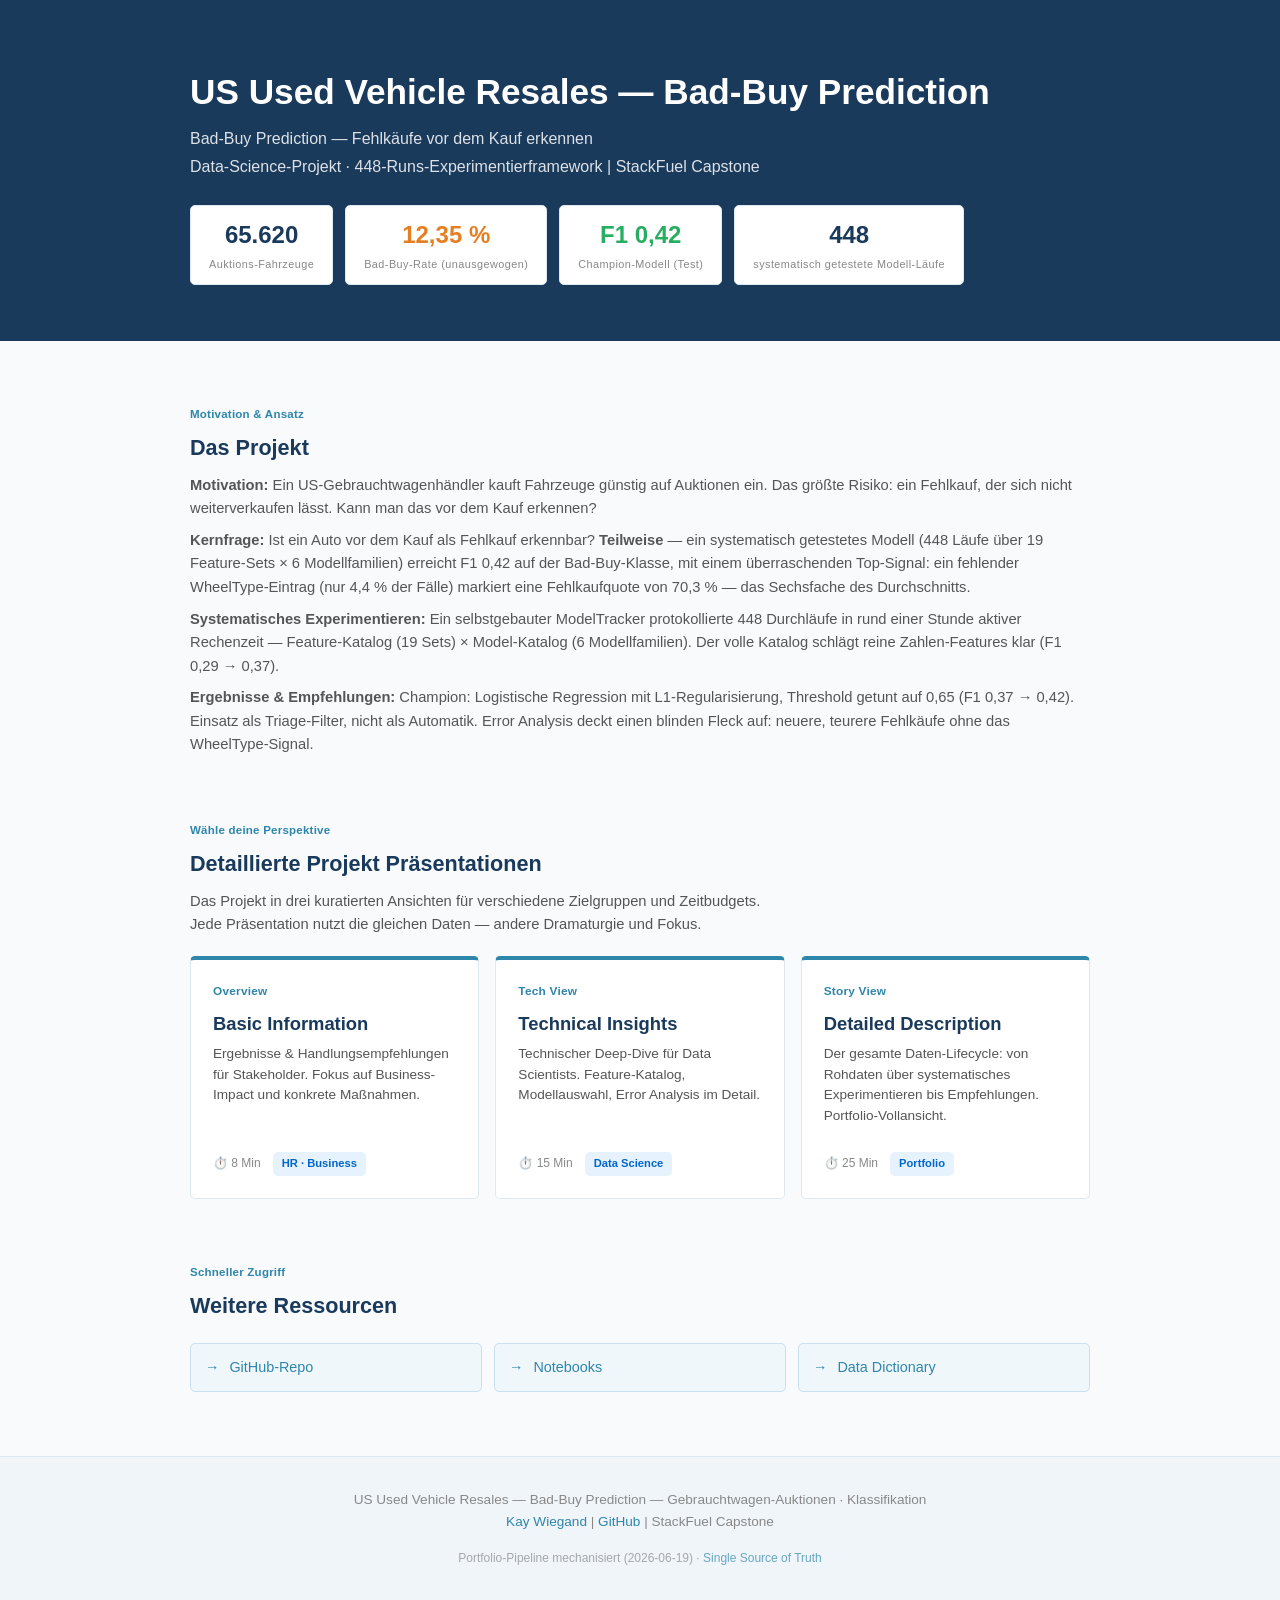
==== public/index.html @ b1cc0ee3 "docs: portfolio case — slides.yaml + Overview/StoryView/TechView built /project-case story + slides " ====
<!DOCTYPE html>
<!--
  ⚙️  GENERIERT von scripts/generate_index_from_portfolio.py aus public/md/portfolio.md.
  NICHT public/index.html direkt editieren — wird beim nächsten Lauf überschrieben.
  Layout + kuratierte Hub-Copy hier im Template ändern.
  Dynamische Werte ({{...}}) kommen aus portfolio.md (Name, Zeitraum, URLs).
-->
<html lang="de">
<head>
  <meta charset="UTF-8">
  <meta name="viewport" content="width=device-width, initial-scale=1.0">
  <title>US Used Vehicle Resales — Bad-Buy Prediction — Portfolio</title>
  <style>
    * { margin: 0; padding: 0; box-sizing: border-box; }
    html { scroll-behavior: smooth; }
    body {
      font-family: -apple-system, BlinkMacSystemFont, "Segoe UI", Roboto, sans-serif;
      color: #2d3748; line-height: 1.6; background: #f8fafc;
    }

    /* ─── Header ─────────────────────────────── */
    header {
      background: #1a3a5c;
      color: white; padding: 4rem 2rem 3.5rem;
    }
    .header-inner { max-width: 900px; margin: 0 auto; }
    header h1 { font-size: 2.2rem; font-weight: 700; margin-bottom: 0.35rem; }
    header .tagline  { font-size: 1rem; opacity: 0.85; margin-bottom: 0.15rem; }
    header .subtitle { font-size: 1rem; opacity: 0.85; margin-bottom: 0; }

    .kpi-row { display: flex; gap: 12px; flex-wrap: wrap; margin-top: 1.6rem; }
    .kpi { background: #fff; border: 1px solid #dde8f0;
           border-radius: 5px; padding: 10px 18px; text-align: center; min-width: 110px; }
    .kpi .v { font-size: 1.5rem; font-weight: 700; color: #1a3a5c; }
    .kpi .l { font-size: 0.68rem; color: #888; letter-spacing: 0.04em; margin-top: 2px; }
    .kpi.positive .v { color: #27ae60; }
    .kpi.negative .v { color: #c0392b; }
    .kpi.warning .v { color: #e67e22; }

    /* ─── Main rhythm ────────────────────────────
       First block ↔ header  ==  block ↔ block  ==  last block ↔ footer  ==  4rem */
    main { max-width: 900px; margin: 0 auto; padding: 4rem 0 0; }
    section { margin-bottom: 4rem; }

    .section-label {
      font-size: 0.72rem; font-weight: 700; letter-spacing: 0.02em;
      color: #2E86AB; margin-bottom: 0.5rem;
    }
    h2 { font-size: 1.35rem; font-weight: 700; color: #1a3a5c; margin-bottom: 0.5rem; }
    .section-intro { font-size: 0.92rem; color: #555; margin-bottom: 0.5rem; line-height: 1.6; }

    /* ─── View Cards Grid (3 columns) ─────────────── */
    .view-grid {
      display: grid;
      grid-template-columns: 1fr 1fr 1fr;
      gap: 16px;
      margin-top: 1.2rem;
    }
    @media (max-width: 760px) {
      .view-grid { grid-template-columns: 1fr; }
    }

    .view-card {
      background: #fff; border: 1px solid #dde8f0;
      padding: 22px; border-top: 4px solid #2E86AB;
      border-radius: 5px;
      text-decoration: none; color: inherit;
      transition: box-shadow 0.18s, transform 0.18s;
      display: flex; flex-direction: column;
    }
    .view-card:hover { box-shadow: 0 4px 24px rgba(46,134,171,0.2); transform: translateY(-2px); }

    .view-label {
      font-size: 0.74rem; font-weight: 700; letter-spacing: 0.02em; margin-bottom: 8px;
      color: #2E86AB;
    }

    .view-card h3 { font-size: 1.15rem; color: #1a3a5c; margin-bottom: 6px; }
    .view-card .view-desc { font-size: 0.85rem; color: #555; margin-bottom: 14px; line-height: 1.5; flex-grow: 1; }
    .view-meta { display: flex; gap: 12px; align-items: center; margin-top: 12px; flex-wrap: wrap; }
    .view-time { font-size: 0.75rem; color: #888; font-weight: 500; }
    .view-badge {
      font-size: 0.7rem; font-weight: 600; padding: 3px 9px; border-radius: 5px;
      background: #e6f3ff; color: #0066cc;
    }

    /* ─── Quick Links ─────────────────────────── */
    .links-section {
      padding: 0; margin-top: 1.2rem;
    }
    .links-grid {
      display: grid;
      grid-template-columns: repeat(auto-fit, minmax(180px, 1fr));
      gap: 12px;
    }
    .quick-link {
      display: flex; align-items: center; gap: 10px;
      padding: 12px 14px; border-radius: 5px;
      text-decoration: none; color: #2E86AB;
      background: #f0f7fb; border: 1px solid #c8e0ef;
      transition: background 0.15s, color 0.15s;
      font-size: 0.9rem; font-weight: 500;
    }
    .quick-link:hover { background: #dde8f0; color: #1a3a5c; }
    .quick-link::before { content: "→"; font-weight: 700; }

    /* ─── Footer ─────────────────────────── */
    footer {
      background: #f0f5f9; border-top: 1px solid #dde8f0;
      padding: 2rem; text-align: center; color: #888; font-size: 0.85rem;
      margin-top: 4rem;
    }
    footer a { color: #2E86AB; text-decoration: none; }
    footer a:hover { text-decoration: underline; }
  </style>
</head>
<body>

<header>
  <div class="header-inner">
    <h1>US Used Vehicle Resales — Bad-Buy Prediction</h1>
    <p class="tagline">Bad-Buy Prediction — Fehlkäufe vor dem Kauf erkennen</p>
    <p class="subtitle">Data-Science-Projekt · 448-Runs-Experimentierframework | StackFuel Capstone</p>
    <div class="kpi-row">
      <div class="kpi">
        <div class="v">65.620</div>
        <div class="l">Auktions-Fahrzeuge</div>
      </div>
      <div class="kpi warning">
        <div class="v">12,35 %</div>
        <div class="l">Bad-Buy-Rate (unausgewogen)</div>
      </div>
      <div class="kpi positive">
        <div class="v">F1 0,42</div>
        <div class="l">Champion-Modell (Test)</div>
      </div>
      <div class="kpi">
        <div class="v">448</div>
        <div class="l">systematisch getestete Modell-Läufe</div>
      </div>
    </div>
  </div>
</header>

<main>

  <!-- ─── Project Context ─────────────────────── -->
  <section>
    <div class="section-label">Motivation & Ansatz</div>
    <h2>Das Projekt</h2>
    <p class="section-intro">
      <strong>Motivation:</strong> Ein US-Gebrauchtwagenhändler kauft Fahrzeuge günstig auf Auktionen ein. Das größte Risiko: ein Fehlkauf, der sich nicht weiterverkaufen lässt. Kann man das vor dem Kauf erkennen?
    </p>
    <p class="section-intro">
      <strong>Kernfrage:</strong> Ist ein Auto vor dem Kauf als Fehlkauf erkennbar? <strong>Teilweise</strong> — ein systematisch getestetes Modell (448 Läufe über 19 Feature-Sets × 6 Modellfamilien) erreicht F1 0,42 auf der Bad-Buy-Klasse, mit einem überraschenden Top-Signal: ein fehlender WheelType-Eintrag (nur 4,4 % der Fälle) markiert eine Fehlkaufquote von 70,3 % — das Sechsfache des Durchschnitts.
    </p>
    <p class="section-intro">
      <strong>Systematisches Experimentieren:</strong> Ein selbstgebauter ModelTracker protokollierte 448 Durchläufe in rund einer Stunde aktiver Rechenzeit — Feature-Katalog (19 Sets) × Model-Katalog (6 Modellfamilien). Der volle Katalog schlägt reine Zahlen-Features klar (F1 0,29 → 0,37).
    </p>
    <p class="section-intro">
      <strong>Ergebnisse & Empfehlungen:</strong> Champion: Logistische Regression mit L1-Regularisierung, Threshold getunt auf 0,65 (F1 0,37 → 0,42). Einsatz als Triage-Filter, nicht als Automatik. Error Analysis deckt einen blinden Fleck auf: neuere, teurere Fehlkäufe ohne das WheelType-Signal.
    </p>
  </section>

  <!-- ─── Drei Portfolio-Views ─────────────────────── -->
  <section>
    <div class="section-label">Wähle deine Perspektive</div>
    <h2>Detaillierte Projekt Präsentationen</h2>
    <p class="section-intro">
      Das Projekt in drei kuratierten Ansichten für verschiedene Zielgruppen und Zeitbudgets.<br>
      Jede Präsentation nutzt die gleichen Daten — andere Dramaturgie und Fokus.
    </p>

    <div class="view-grid">
      <a href="overview.html" class="view-card overview">
        <div class="view-label">Overview</div>
        <h3>Basic Information</h3>
        <p class="view-desc">Ergebnisse & Handlungsempfehlungen für Stakeholder. Fokus auf Business-Impact und konkrete Maßnahmen.</p>
        <div class="view-meta">
          <span class="view-time">⏱️ 8 Min</span>
          <span class="view-badge blue">HR · Business</span>
        </div>
      </a>
      <a href="techview.html" class="view-card techview">
        <div class="view-label">Tech View</div>
        <h3>Technical Insights</h3>
        <p class="view-desc">Technischer Deep-Dive für Data Scientists. Feature-Katalog, Modellauswahl, Error Analysis im Detail.</p>
        <div class="view-meta">
          <span class="view-time">⏱️ 15 Min</span>
          <span class="view-badge dark">Data Science</span>
        </div>
      </a>
      <a href="storyview.html" class="view-card storyview">
        <div class="view-label">Story View</div>
        <h3>Detailed Description</h3>
        <p class="view-desc">Der gesamte Daten-Lifecycle: von Rohdaten über systematisches Experimentieren bis Empfehlungen. Portfolio-Vollansicht.</p>
        <div class="view-meta">
          <span class="view-time">⏱️ 25 Min</span>
          <span class="view-badge purple">Portfolio</span>
        </div>
      </a>
    </div>
  </section>

  <!-- ─── Quick Links ─────────────────────── -->
  <section>
    <div class="section-label">Schneller Zugriff</div>
    <h2>Weitere Ressourcen</h2>

    <div class="links-section">
      <div class="links-grid">
        <a href="https://github.com/kaywiegand/us-used-vehicle-resales" class="quick-link">GitHub-Repo</a>
        <a href="../notebooks/" class="quick-link">Notebooks</a>
        <a href="data-dictionary.html" class="quick-link">Data Dictionary</a>
      </div>
    </div>
  </section>

</main>

<footer>
  <p>
    US Used Vehicle Resales — Bad-Buy Prediction — Gebrauchtwagen-Auktionen · Klassifikation<br>
    <a href="https://github.com/kaywiegand">Kay Wiegand</a> |
    <a href="https://github.com/kaywiegand/us-used-vehicle-resales">GitHub</a> |
    StackFuel Capstone
  </p>
  <p style="margin-top: 1rem; font-size: 0.75rem; opacity: 0.7;">
    Portfolio-Pipeline mechanisiert (2026-06-19) ·
    <a href="md/portfolio.md">Single Source of Truth</a>
  </p>
</footer>

</body>
</html>
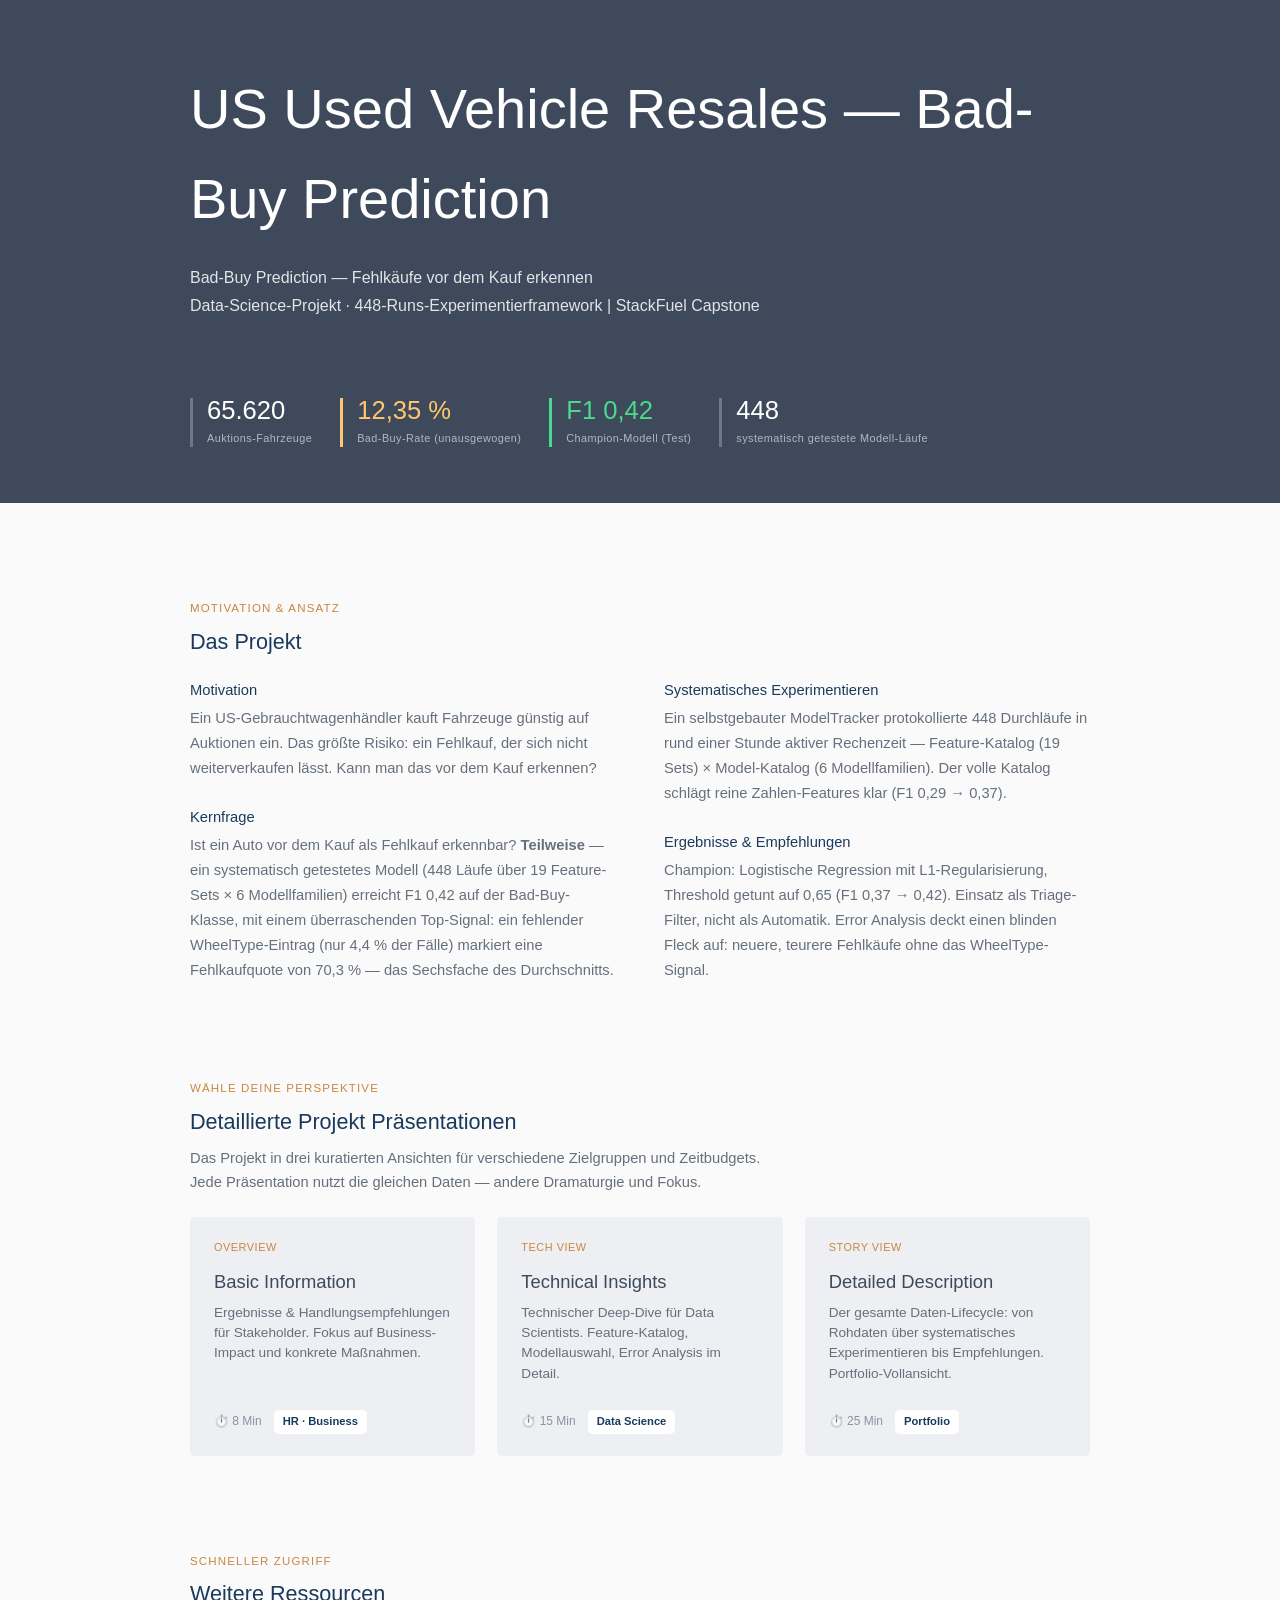
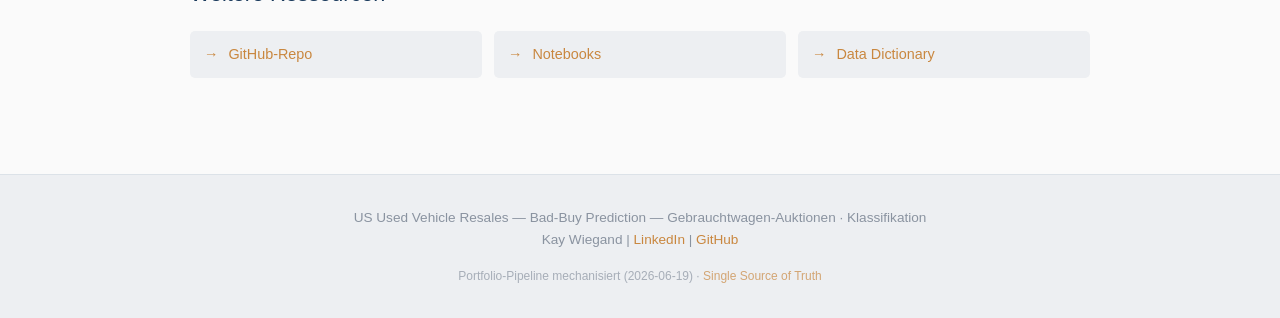
==== commit f8b3f17f: "feat: Story-Rebuild — Agenda-Slides, vereinheitlichte Closing-Slide, neuer Styleguide - Drei Agenda/" ====
--- a/public/index.html
+++ b/public/index.html
@@ -4,84 +4,112 @@
   NICHT public/index.html direkt editieren — wird beim nächsten Lauf überschrieben.
   Layout + kuratierte Hub-Copy hier im Template ändern.
   Dynamische Werte ({{...}}) kommen aus portfolio.md (Name, Zeitraum, URLs).
+
+  Farb-/Typo-Tokens kommen per <link> aus css/slides.css (selbe Datei wie die Slides,
+  wird von generate_html_from_json.py bereits nach public/css/ kopiert) — ein Theme-
+  Wechsel (--card/--card-border in slides.css) zieht damit Hub und Slides gleichzeitig.
 -->
 <html lang="de">
 <head>
   <meta charset="UTF-8">
   <meta name="viewport" content="width=device-width, initial-scale=1.0">
   <title>US Used Vehicle Resales — Bad-Buy Prediction — Portfolio</title>
+  <link rel="stylesheet" href="css/slides.css">
   <style>
     * { margin: 0; padding: 0; box-sizing: border-box; }
     html { scroll-behavior: smooth; }
     body {
-      font-family: -apple-system, BlinkMacSystemFont, "Segoe UI", Roboto, sans-serif;
-      color: #2d3748; line-height: 1.6; background: #f8fafc;
+      font-family: var(--font-ui);
+      color: var(--ink); line-height: 1.6; background: #FAFAFA;
     }
 
     /* ─── Header ─────────────────────────────── */
     header {
-      background: #1a3a5c;
+      background: var(--ink);
       color: white; padding: 4rem 2rem 3.5rem;
     }
     .header-inner { max-width: 900px; margin: 0 auto; }
-    header h1 { font-size: 2.2rem; font-weight: 700; margin-bottom: 0.35rem; }
+    header h1 { font-size: 3.5rem; font-weight: 100; margin-bottom: 1.35rem; }
     header .tagline  { font-size: 1rem; opacity: 0.85; margin-bottom: 0.15rem; }
     header .subtitle { font-size: 1rem; opacity: 0.85; margin-bottom: 0; }
 
-    .kpi-row { display: flex; gap: 12px; flex-wrap: wrap; margin-top: 1.6rem; }
-    .kpi { background: #fff; border: 1px solid #dde8f0;
-           border-radius: 5px; padding: 10px 18px; text-align: center; min-width: 110px; }
-    .kpi .v { font-size: 1.5rem; font-weight: 700; color: #1a3a5c; }
-    .kpi .l { font-size: 0.68rem; color: #888; letter-spacing: 0.04em; margin-top: 2px; }
-    .kpi.positive .v { color: #27ae60; }
-    .kpi.negative .v { color: #c0392b; }
-    .kpi.warning .v { color: #e67e22; }
+    /* KPI-Reihe wie E1 im Slide-System: Border-Left-Akzent, kein Kasten */
+    .kpi-row { display: flex; gap: 28px; flex-wrap: wrap; margin-top: 5rem; }
+    .kpi { border-left: 3px solid rgba(255,255,255,0.25); padding-left: 14px; text-align: left; }
+    .kpi .v { font-size: 1.6rem; font-weight: 500; color: #fff; line-height: 1; }
+    .kpi .l { font-size: 0.68rem; color: rgba(255,255,255,0.6); letter-spacing: 0.04em; margin-top: 6px; }
+    .kpi.positive { border-left-color: var(--color-kpi-positive); }
+    .kpi.positive .v { color: var(--color-kpi-positive); }
+    .kpi.negative { border-left-color: var(--color-kpi-negative); }
+    .kpi.negative .v { color: var(--color-kpi-negative); }
+    .kpi.warning { border-left-color: var(--color-kpi-warning); }
+    .kpi.warning .v { color: var(--color-kpi-warning); }
 
     /* ─── Main rhythm ────────────────────────────
        First block ↔ header  ==  block ↔ block  ==  last block ↔ footer  ==  4rem */
-    main { max-width: 900px; margin: 0 auto; padding: 4rem 0 0; }
-    section { margin-bottom: 4rem; }
+    main { max-width: 900px; margin: 0 auto; padding: 6rem 0 0; }
+    section { margin-bottom: 6rem; }
 
     .section-label {
-      font-size: 0.72rem; font-weight: 700; letter-spacing: 0.02em;
-      color: #2E86AB; margin-bottom: 0.5rem;
-    }
-    h2 { font-size: 1.35rem; font-weight: 700; color: #1a3a5c; margin-bottom: 0.5rem; }
-    .section-intro { font-size: 0.92rem; color: #555; margin-bottom: 0.5rem; line-height: 1.6; }
-
-    /* ─── View Cards Grid (3 columns) ─────────────── */
+      font-size: 0.72rem; font-weight: 500; letter-spacing: 0.1em; text-transform: uppercase;
+      color: var(--accent); margin-bottom: 0.6em;
+    }
+    h2 { font-size: 1.35rem; font-weight: 500; color: var(--navy); margin-bottom: 0.5rem; }
+    .section-intro { font-size: 0.92rem; color: var(--ink-body); margin-bottom: 0.5rem; line-height: 1.6; }
+
+    /* "Das Projekt" — zwei Spalten-Blöcke (Aufteilung kommt aus Python, linke Spalte
+       immer >= rechte), jede Spalte stapelt ihre Items nach eigener Höhe statt
+       CSS-Grid/Column-Balancing zu überlassen. */
+    .about-grid {
+      display: flex; gap: 3rem;
+      margin-top: 1.2rem;
+    }
+    .about-col { flex: 1; min-width: 0; }
+    @media (max-width: 760px) {
+      .about-grid { flex-direction: column; gap: 0; }
+    }
+    .about-item {
+      font-size: 0.92rem; color: var(--ink-body); line-height: 1.7;
+      margin-bottom: 1.5rem;
+    }
+    .about-item:last-child { margin-bottom: 0; }
+    /* Nur die Zwischenüberschrift (erstes Kind) wird block — inline <strong> im
+       Fließtext (z.B. "Ja" als Betonung) bleibt normaler Fließtext. */
+    .about-item > strong:first-child { display: block; color: var(--navy); font-weight: 500; margin-bottom: 0.2em; }
+
+    /* ─── View Cards Grid (3 columns) — wie E2/E3 Karten: gefüllte Fläche, kein Rahmen ── */
     .view-grid {
       display: grid;
       grid-template-columns: 1fr 1fr 1fr;
-      gap: 16px;
-      margin-top: 1.2rem;
+      gap: 22px;
+      margin-top: 1.4rem;
     }
     @media (max-width: 760px) {
       .view-grid { grid-template-columns: 1fr; }
     }
 
     .view-card {
-      background: #fff; border: 1px solid #dde8f0;
-      padding: 22px; border-top: 4px solid #2E86AB;
-      border-radius: 5px;
+      background: var(--card);
+      padding: 22px 24px;
+      border-radius: var(--radius-card);
       text-decoration: none; color: inherit;
-      transition: box-shadow 0.18s, transform 0.18s;
+      transition: background 0.15s, transform 0.15s;
       display: flex; flex-direction: column;
     }
-    .view-card:hover { box-shadow: 0 4px 24px rgba(46,134,171,0.2); transform: translateY(-2px); }
+    .view-card:hover { background: var(--card-border); transform: translateY(-2px); }
 
     .view-label {
-      font-size: 0.74rem; font-weight: 700; letter-spacing: 0.02em; margin-bottom: 8px;
-      color: #2E86AB;
-    }
-
-    .view-card h3 { font-size: 1.15rem; color: #1a3a5c; margin-bottom: 6px; }
-    .view-card .view-desc { font-size: 0.85rem; color: #555; margin-bottom: 14px; line-height: 1.5; flex-grow: 1; }
+      font-size: 0.68rem; font-weight: 500; letter-spacing: 0.05em; text-transform: uppercase;
+      margin-bottom: 1em; color: var(--accent);
+    }
+
+    .view-card h3 { font-size: 1.15rem; font-weight: 500; color: var(--ink); margin-bottom: 6px; }
+    .view-card .view-desc { font-size: 0.85rem; color: var(--ink-body); margin-bottom: 14px; line-height: 1.5; flex-grow: 1; }
     .view-meta { display: flex; gap: 12px; align-items: center; margin-top: 12px; flex-wrap: wrap; }
-    .view-time { font-size: 0.75rem; color: #888; font-weight: 500; }
+    .view-time { font-size: 0.75rem; color: var(--ink-soft); font-weight: 500; }
     .view-badge {
-      font-size: 0.7rem; font-weight: 600; padding: 3px 9px; border-radius: 5px;
-      background: #e6f3ff; color: #0066cc;
+      font-size: 0.7rem; font-weight: 600; padding: 3px 9px; border-radius: var(--radius-box);
+      background: #fff; color: var(--navy);
     }
 
     /* ─── Quick Links ─────────────────────────── */
@@ -95,22 +123,22 @@
     }
     .quick-link {
       display: flex; align-items: center; gap: 10px;
-      padding: 12px 14px; border-radius: 5px;
-      text-decoration: none; color: #2E86AB;
-      background: #f0f7fb; border: 1px solid #c8e0ef;
+      padding: 12px 14px; border-radius: var(--radius-card);
+      text-decoration: none; color: var(--accent);
+      background: var(--bg-box-default);
       transition: background 0.15s, color 0.15s;
       font-size: 0.9rem; font-weight: 500;
     }
-    .quick-link:hover { background: #dde8f0; color: #1a3a5c; }
+    .quick-link:hover { background: var(--card-border); color: var(--navy); }
     .quick-link::before { content: "→"; font-weight: 700; }
 
     /* ─── Footer ─────────────────────────── */
     footer {
-      background: #f0f5f9; border-top: 1px solid #dde8f0;
-      padding: 2rem; text-align: center; color: #888; font-size: 0.85rem;
+      background: var(--bg-box-default); border-top: 1px solid var(--card-border);
+      padding: 2rem; text-align: center; color: var(--ink-soft); font-size: 0.85rem;
       margin-top: 4rem;
     }
-    footer a { color: #2E86AB; text-decoration: none; }
+    footer a { color: var(--accent); text-decoration: none; }
     footer a:hover { text-decoration: underline; }
   </style>
 </head>
@@ -148,18 +176,16 @@
   <section>
     <div class="section-label">Motivation & Ansatz</div>
     <h2>Das Projekt</h2>
-    <p class="section-intro">
-      <strong>Motivation:</strong> Ein US-Gebrauchtwagenhändler kauft Fahrzeuge günstig auf Auktionen ein. Das größte Risiko: ein Fehlkauf, der sich nicht weiterverkaufen lässt. Kann man das vor dem Kauf erkennen?
-    </p>
-    <p class="section-intro">
-      <strong>Kernfrage:</strong> Ist ein Auto vor dem Kauf als Fehlkauf erkennbar? <strong>Teilweise</strong> — ein systematisch getestetes Modell (448 Läufe über 19 Feature-Sets × 6 Modellfamilien) erreicht F1 0,42 auf der Bad-Buy-Klasse, mit einem überraschenden Top-Signal: ein fehlender WheelType-Eintrag (nur 4,4 % der Fälle) markiert eine Fehlkaufquote von 70,3 % — das Sechsfache des Durchschnitts.
-    </p>
-    <p class="section-intro">
-      <strong>Systematisches Experimentieren:</strong> Ein selbstgebauter ModelTracker protokollierte 448 Durchläufe in rund einer Stunde aktiver Rechenzeit — Feature-Katalog (19 Sets) × Model-Katalog (6 Modellfamilien). Der volle Katalog schlägt reine Zahlen-Features klar (F1 0,29 → 0,37).
-    </p>
-    <p class="section-intro">
-      <strong>Ergebnisse & Empfehlungen:</strong> Champion: Logistische Regression mit L1-Regularisierung, Threshold getunt auf 0,65 (F1 0,37 → 0,42). Einsatz als Triage-Filter, nicht als Automatik. Error Analysis deckt einen blinden Fleck auf: neuere, teurere Fehlkäufe ohne das WheelType-Signal.
-    </p>
+    <div class="about-grid">
+      <div class="about-col">
+        <div class="about-item"><strong>Motivation</strong>Ein US-Gebrauchtwagenhändler kauft Fahrzeuge günstig auf Auktionen ein. Das größte Risiko: ein Fehlkauf, der sich nicht weiterverkaufen lässt. Kann man das vor dem Kauf erkennen?</div>
+        <div class="about-item"><strong>Kernfrage</strong>Ist ein Auto vor dem Kauf als Fehlkauf erkennbar? <strong>Teilweise</strong> — ein systematisch getestetes Modell (448 Läufe über 19 Feature-Sets × 6 Modellfamilien) erreicht F1 0,42 auf der Bad-Buy-Klasse, mit einem überraschenden Top-Signal: ein fehlender WheelType-Eintrag (nur 4,4 % der Fälle) markiert eine Fehlkaufquote von 70,3 % — das Sechsfache des Durchschnitts.</div>
+      </div>
+      <div class="about-col">
+        <div class="about-item"><strong>Systematisches Experimentieren</strong>Ein selbstgebauter ModelTracker protokollierte 448 Durchläufe in rund einer Stunde aktiver Rechenzeit — Feature-Katalog (19 Sets) × Model-Katalog (6 Modellfamilien). Der volle Katalog schlägt reine Zahlen-Features klar (F1 0,29 → 0,37).</div>
+        <div class="about-item"><strong>Ergebnisse & Empfehlungen</strong>Champion: Logistische Regression mit L1-Regularisierung, Threshold getunt auf 0,65 (F1 0,37 → 0,42). Einsatz als Triage-Filter, nicht als Automatik. Error Analysis deckt einen blinden Fleck auf: neuere, teurere Fehlkäufe ohne das WheelType-Signal.</div>
+      </div>
+    </div>
   </section>
 
   <!-- ─── Drei Portfolio-Views ─────────────────────── -->
@@ -209,9 +235,9 @@
 
     <div class="links-section">
       <div class="links-grid">
-        <a href="https://github.com/kaywiegand/us-used-vehicle-resales" class="quick-link">GitHub-Repo</a>
-        <a href="../notebooks/" class="quick-link">Notebooks</a>
-        <a href="data-dictionary.html" class="quick-link">Data Dictionary</a>
+        <a href="https://github.com/kaywiegand/us-used-vehicle-resales" class="quick-link" target="_blank">GitHub-Repo</a>
+        <a href="../notebooks/" class="quick-link" target="_blank">Notebooks</a>
+        <a href="data-dictionary.html" class="quick-link" target="_blank">Data Dictionary</a>
       </div>
     </div>
   </section>
@@ -221,9 +247,9 @@
 <footer>
   <p>
     US Used Vehicle Resales — Bad-Buy Prediction — Gebrauchtwagen-Auktionen · Klassifikation<br>
-    <a href="https://github.com/kaywiegand">Kay Wiegand</a> |
-    <a href="https://github.com/kaywiegand/us-used-vehicle-resales">GitHub</a> |
-    StackFuel Capstone
+    Kay Wiegand |
+    <a href="https://www.linkedin.com/in/kaywiegand/" target="_blank">LinkedIn</a> |
+    <a href="https://github.com/kaywiegand" target="_blank">GitHub</a>
   </p>
   <p style="margin-top: 1rem; font-size: 0.75rem; opacity: 0.7;">
     Portfolio-Pipeline mechanisiert (2026-06-19) ·
--- a/public/css/slides.css
+++ b/public/css/slides.css
@@ -0,0 +1,772 @@
+/* ============================================================
+   Slide-System v2 — 12-Spalten-Raster, L1–L7 Layouts, E1–E17 Elemente
+   Single source of truth for all Reveal.js presentations.
+   Used by: overview.html · storyview.html · techview.html
+
+   TO CHANGE THEME: edit only the :root variables below.
+   All colors, fonts, and spacing cascade from there.
+   Design-Spec: docs/styleguide-v2-source.html (Referenz, adoptiert aus css-style-guides/b/)
+   ============================================================ */
+
+/* ── Theme Variables (swap here to change theme) ────────── */
+:root {
+  /* Core palette */
+  --navy:               #1a3a5c;   /* dark blue — headings, nav, dark surfaces */
+  --accent:             #C9873F;   /* warm gold — one accent active per slide */
+  --ink:                #3E4A5C;   /* strong text, card headings */
+  --ink-body:           #66707D;   /* running body text */
+  --ink-soft:           #8A93A0;   /* captions, muted labels */
+  --positive:           #4C9C7B;   /* good news, success */
+  --warning:            #d98a3d;   /* caution, amber states */
+  --negative:           #c0392b;   /* problems, bad metrics */
+
+  /* Title slide (on dark gradient background) */
+  --color-title-text:   #ffffff;
+  --color-title-sub:    rgba(255,255,255,0.78);
+  --color-title-meta:   rgba(255,255,255,0.32);
+  --color-kpi-positive: #4cd98a;   /* bright green on dark bg */
+  --color-kpi-negative: #ff7a7a;   /* bright red on dark bg */
+  --color-kpi-warning:  #ffc66d;   /* bright amber on dark bg */
+
+  /* Card surfaces — Standard-Theme ist Blau-Grau (Kay-Entscheidung 2026-07-13).
+     Swap diese zwei Variablen um zu retheme, Alternativen: Beige (#F3F1EC/#E4E0D6),
+     Grün — siehe Styleguide §5. */
+  --card:               #EDEFF2;
+  --card-border:        #DCE2E8;
+
+  /* Sentiment-tinted surfaces (boxes, facts) — default folgt --card, damit die zwei
+     Swap-Variablen wirklich die ganze Palette bestimmen (Styleguide v2 §5) */
+  --bg-box-default:     var(--card);
+  --bg-box-positive:    #eef6f0;
+  --bg-box-negative:    #fbeeec;
+  --bg-box-warning:     #faf0e3;
+  --bg-table-alt:       #F5F7F9;
+  --bg-table-hl:        #eef6f0;
+
+  /* Typography */
+  --font-base-size:     17px;  /* exakt wie STYLEGUIDE.html .slide (Design-Spec, docs/styleguide-v2-source.html Z.42) */
+  --font-ui:            -apple-system, BlinkMacSystemFont, "Segoe UI", sans-serif;
+
+  /* Spacing — global corner radius (all rounded elements) */
+  --radius-card:        5px;
+  --radius-box:         5px;
+
+  /* Raster (Styleguide v2 §2): Canvas 1024×720, Rand 56/56/40, feste Kopfzone 170px */
+  --frame-side:         56px;
+  --frame-bottom:       40px;
+  --head-zone:          150px;
+}
+
+/* ── Base ─────────────────────────────────── */
+/* font-family explizit setzen — sonst erbt .reveal Reveal.js' Theme-Font
+   (theme/white.css: "Source Sans Pro", Helvetica, sans-serif). Diese Fonts
+   laden kein echtes Weight-100-Schnitt, wodurch font-weight:100 (Title-Slide
+   h2, siehe unten) CSS-seitig gesetzt aber optisch wirkungslos war — der
+   Browser rundet auf die nächste tatsächlich geladene Schriftschnittstärke.
+   --font-ui (System-Font-Stack, wie index-template.html) hat echte Thin-Schnitte. */
+.reveal { font-size: var(--font-base-size); font-family: var(--font-ui); }
+.reveal h1, .reveal h2, .reveal h3 { text-transform: none; }
+/* kein h1 mehr im Generator — Title-Slide nutzt jetzt render_head() wie jede andere Slide */
+/* Kay 2026-07-14: h2 ist der technische Slide-Titel (Reihenfolge/Wegweiser), nicht die
+   Kernbotschaft — deshalb klein. .lead/.statement tragen die eigentliche Botschaft und sind
+   bewusst grösser (siehe dort). .title-slide/.closing h2 sind eigene, spezifischere Regeln
+   weiter unten und bleiben von dieser Basisregel unberührt. */
+.reveal h2 { font-size: 1.5em; color: var(--navy); margin: 0 0 0.4em; text-align: left; line-height: 1.3; font-weight: 300; font-family: var(--font-ui); }
+.reveal .subline { font-size: 0.86em; color: var(--ink-body); font-weight: 200; letter-spacing: normal; margin-top: 0; margin-bottom: 0; max-width: 68ch; text-align: left; display: block; line-height: 1.5; }
+.slide-kicker { font-size: 0.68em; font-weight: 100; letter-spacing: 0.1em; text-transform: uppercase; color: var(--accent); margin-bottom: 0.6em; display: block; text-align: left; }
+.slide-subtitle { font-size: 0.84em; color: var(--ink-body); margin-top: -0.8em; margin-bottom: 1.4em; line-height: 1.5; }
+.reveal p, .reveal li { color: var(--ink-body); line-height: 1.5; text-align: left; }
+.reveal ul { margin: 0; padding-left: 1.1em; }
+.reveal li { margin-bottom: 5px; font-size: 0.86em; }
+.reveal strong { color: var(--ink); }
+.reveal em { color: var(--accent); font-style: normal; font-weight: 600; }
+.reveal .slide-number { display: none !important; }
+.reveal img { max-width: 100%; border-radius: var(--radius-card); }
+
+/* Content slides: fixed 56/56/40 frame around the content, so every slide sits
+   in the same canvas position regardless of what's inside (Styleguide v2 §2). */
+.reveal .slides > section { text-align: left; padding: var(--frame-side) var(--frame-side) var(--frame-bottom); box-sizing: border-box; height: 100%; }
+/* display:flex nur auf der aktiven Slide setzen — sonst überschreibt es Reveal.js'
+   eigenes display:none für inaktive Slides und alle Slides werden gleichzeitig sichtbar.
+   !important nötig, weil Reveal.js beim Wechsel display:block INLINE auf die aktive
+   Slide setzt (per JS) — das schlägt jede normale Stylesheet-Regel, exakt das gleiche
+   Problem, das .title-slide/.closing weiter unten schon mit !important lösen. */
+.reveal .slides > section.present { display: flex !important; flex-direction: column; }
+.reveal .slides > section.title-slide,
+.reveal .slides > section.closing { text-align: center; }
+/* Head zone: kicker + h2 + subline stack naturally at the top of .slide-head, which
+   reserves the fixed 170px zone — subline always sits directly under the title,
+   regardless of title length (was previously min-height on h2 alone, which pushed
+   subline down towards the content zone instead of anchoring it to the title).
+   flex:0 0 var(--head-zone) statt min-height — exakt wie STYLEGUIDE.html .head
+   (flex:0 0 170px): eine STARRE Höhe, die nie wächst. min-height hätte die Zone bei
+   zweizeiligen Titeln wachsen lassen, wodurch die Content-Zone pro Slide
+   unterschiedlich hoch startete (Kay-Feedback: "springt immer noch"). Konsequenz:
+   Titel/Subline müssen in 170px passen (Typografie ist dafür ausgelegt, siehe
+   Styleguide-Spec "hält auch zweizeilig in der 170px-Kopfzone") — kein Überlauf-Fallback. */
+.slide-head { flex: 0 0 var(--head-zone); overflow: hidden; }
+/* Elemente schrumpfen auf ihren Inhalt und zentrieren sich als Gruppe vertikal in der
+   Inhaltszone (Styleguide v2 Prinzip 3) — einzige Ausnahme ist E1 KPI-Reihe (volle Höhe).
+   Trennlinie sitzt hier (nicht an .subline), damit sie an derselben Stelle steht, egal
+   ob eine Subline vorhanden ist oder nicht. */
+.content-zone { flex: 1; display: flex; flex-direction: column; justify-content: center; min-height: 0; border-top: 1px solid #f5f5f5; }
+
+/* Tables: no cell borders, rounded header row (border-collapse: separate) */
+.reveal table { width: 100%; border-collapse: separate; border-spacing: 0; font-size: 0.82em; margin: 0.4em 0; }
+.reveal table th { background: var(--navy); color: #fff; padding: 7px 10px; text-align: left; font-weight: 600; }
+.reveal table thead th:first-child { border-top-left-radius: var(--radius-card); }
+.reveal table thead th:last-child  { border-top-right-radius: var(--radius-card); }
+.reveal table td { padding: 7px 10px; vertical-align: top; }
+.reveal table tr:nth-child(even) td { background: var(--bg-table-alt); }
+tr.hl td { background: var(--bg-table-hl) !important; font-weight: 600; }
+.caption { font-size: 0.63em; color: var(--ink-soft); margin-top: 4px; text-align: center; font-style: italic; }
+
+/* ── Nav bar ──────────────────────────────────── */
+#nav {
+  position: fixed; top: 0; left: 0; right: 0; height: 34px;
+  background: var(--navy); display: none;
+  z-index: 9999; padding: 0 14px; gap: 0;
+}
+#nav .chs { display: flex; flex: 1; gap: 2px; }
+#nav .ch { flex: 1; text-align: center; font-size: 10px; font-family: var(--font-ui); font-weight: 600; color: rgba(255,255,255,0.4); padding: 5px 3px; cursor: pointer; border-radius: 3px; transition: all 0.18s; line-height: 1.3; overflow: hidden; text-overflow: ellipsis; white-space: nowrap; }
+#nav .ch .n { display: block; font-size: 7px; letter-spacing: 0.1em; text-transform: uppercase; opacity: 0.55; margin-bottom: 1px; }
+#nav .ch:hover { color: rgba(255,255,255,0.78); background: rgba(255,255,255,0.08); }
+#nav .ch.active { color: #fff; background: rgba(201,135,63,0.5); }
+#nav .ch.done { color: rgba(255,255,255,0.52); }
+.reveal .controls { display: none !important; }
+.reveal .progress { display: none !important; }
+
+/* ── Slide ticks ──────────────────────────────── */
+#slideticks {
+  position: fixed;
+  bottom: 12px;
+  left: 0; right: 0;
+  height: 60px;
+  display: flex;
+  align-items: flex-end;
+  justify-content: space-between;
+  padding: 0 130px;
+  z-index: 9998;
+  pointer-events: none;
+}
+.stk-wrap {
+  position: relative;
+  display: flex;
+  flex-direction: column;
+  align-items: center;
+  gap: 3px;
+  flex-shrink: 0;
+  width: 22px;
+  cursor: pointer;
+  pointer-events: auto;
+}
+/* Large invisible click target around each tick (does not shift layout) */
+.stk-wrap::before {
+  content: "";
+  position: absolute;
+  left: 50%; transform: translateX(-50%);
+  width: 36px; top: -16px; bottom: -6px;
+}
+/* Chapter label above the tick line — transparent by default */
+.stk-ch-label {
+  display: block;
+  height: 11px;
+  line-height: 11px;
+  font-size: 8px;
+  font-family: var(--font-ui);
+  color: transparent;
+  white-space: nowrap;
+  max-width: 86px;
+  overflow: hidden;
+  text-overflow: ellipsis;
+  text-align: left;
+  letter-spacing: 0.02em;
+  transition: color 0.18s, font-weight 0.18s;
+  align-self: flex-start;
+  margin-left: 50%;   /* label starts at tick center */
+}
+.stk {
+  width: 1px;
+  height: 11px;  /* regular = half of chapter tick */
+  background: rgba(26, 58, 92, 0.2);
+  border-radius: 1px;
+  transition: background 0.18s, width 0.12s, height 0.12s;
+}
+.stk-num {
+  font-size: 10px;
+  line-height: 1;
+  color: rgba(26, 58, 92, 0.3);
+  font-family: var(--font-ui);
+  font-variant-numeric: tabular-nums;
+  transition: color 0.18s;
+}
+.stk-wrap.stk-past .stk     { background: rgba(26, 58, 92, 0.5); }
+.stk-wrap.stk-past .stk-num { color: rgba(26, 58, 92, 0.5); }
+.stk-wrap.stk-current .stk     { background: var(--navy); width: 2px; height: 28px; }
+.stk-wrap.stk-current .stk-num { color: var(--navy); font-weight: 700; }
+/* Chapter start ticks: taller + visible label */
+.stk-wrap.stk-chapter .stk-ch-label       { color: rgba(26, 58, 92, 0.32); }
+.stk-wrap.stk-chapter .stk                { height: 26px; }
+.stk-wrap.stk-chapter.stk-current .stk-ch-label { color: var(--navy); font-weight: 700; }
+/* Light hover on marker + number */
+.stk-wrap:hover .stk     { background: rgba(26, 58, 92, 0.6); }
+.stk-wrap:hover .stk-num { color: rgba(26, 58, 92, 0.7); }
+
+/* ── Prev / next arrows (flank the tick bar) ───── */
+.nav-arrow {
+  position: fixed;
+  bottom: 12px;
+  height: 60px;
+  width: 60px;
+  display: flex;
+  align-items: center;
+  justify-content: center;
+  z-index: 9999;
+  cursor: pointer;
+  pointer-events: auto;
+  font-size: 40px;
+  font-weight: 700;
+  line-height: 1;
+  color: rgba(26, 58, 92, 0.55);
+  user-select: none;
+  padding: 0;
+  transition: color 0.18s;
+}
+.nav-arrow:hover { color: var(--navy); }
+#nav-prev { left: 16px; }
+#nav-next { right: 16px; }
+.nav-arrow.nav-hidden { display: none; }
+
+/* ── Left nav — Xusni-style (Variant B) ─────────── */
+#leftnav {
+  position: fixed;
+  left: 14px;
+  top: 50%;
+  transform: translateY(-50%);
+  z-index: 9998;
+  display: flex;
+  flex-direction: column;
+  padding: 16px 0;
+  border-left: 1px solid rgba(26, 58, 92, 0.1);
+}
+.ln-item {
+  display: flex;
+  align-items: center;
+  gap: 6px;
+  height: 9px;
+  cursor: pointer;
+  padding-left: 4px;
+}
+.ln-item.ln-chapter          { height: 20px; margin-top: 8px; }
+.ln-item.ln-chapter:first-child { margin-top: 0; }
+.ln-tick {
+  width: 5px;
+  height: 1px;
+  background: rgba(26, 58, 92, 0.18);
+  flex-shrink: 0;
+  transition: width 0.18s, height 0.18s, background 0.18s;
+}
+.ln-item.ln-chapter  .ln-tick { width: 9px; background: rgba(26, 58, 92, 0.28); }
+.ln-item.ln-past     .ln-tick { background: rgba(26, 58, 92, 0.42); }
+.ln-item.ln-current  .ln-tick { width: 16px; height: 2px; background: var(--accent); }
+.ln-item:hover       .ln-tick { background: var(--accent); }
+.ln-label {
+  font-size: 7px;
+  color: rgba(26, 58, 92, 0.3);
+  font-family: var(--font-ui);
+  white-space: nowrap;
+  letter-spacing: 0.08em;
+  text-transform: uppercase;
+  max-width: 110px;
+  overflow: hidden;
+  text-overflow: ellipsis;
+  transition: color 0.18s, font-weight 0.18s;
+}
+.ln-item.ln-current .ln-label { color: var(--accent); font-weight: 700; letter-spacing: 0.04em; }
+.ln-item:hover      .ln-label { color: var(--accent); }
+
+/* ── Nav variant toggle ──────────────────────────── */
+body:not(.nav-left) #leftnav                { display: none !important; }
+body.nav-left       #slideticks             { display: none !important; }
+body.nav-left       #progress-track        { display: none !important; }
+
+/* ── Custom progress bar ──────────────────────── */
+#progress-track {
+  position: fixed;
+  bottom: 0;
+  left: 130px; right: 130px;
+  height: 10px;
+  background: rgba(26, 58, 92, 0.1);
+  z-index: 9997;
+}
+#progress-fill {
+  height: 100%;
+  background: var(--navy);
+  width: 0%;
+  transition: width 0.25s ease;
+}
+
+/* ── Nav inverted (on dark title / closing slides) ── */
+body.nav-invert .stk                              { background: rgba(255,255,255,0.4); }
+body.nav-invert .stk-num                          { color: rgba(255,255,255,0.55); }
+body.nav-invert .stk-wrap.stk-past .stk           { background: rgba(255,255,255,0.6); }
+body.nav-invert .stk-wrap.stk-past .stk-num       { color: rgba(255,255,255,0.6); }
+body.nav-invert .stk-wrap.stk-current .stk        { background: #fff; }
+body.nav-invert .stk-wrap.stk-current .stk-num    { color: #fff; }
+body.nav-invert .stk-wrap.stk-chapter .stk-ch-label              { color: rgba(255,255,255,0.55); }
+body.nav-invert .stk-wrap.stk-chapter.stk-current .stk-ch-label  { color: #fff; }
+body.nav-invert .stk-wrap:hover .stk              { background: #fff; }
+body.nav-invert .stk-wrap:hover .stk-num          { color: #fff; }
+body.nav-invert .nav-arrow                        { color: rgba(255,255,255,0.55); }
+body.nav-invert .nav-arrow:hover                  { color: #fff; }
+body.nav-invert #progress-track                   { background: rgba(255,255,255,0.2); }
+body.nav-invert #progress-fill                    { background: #fff; }
+
+/* ── Title slide — gleiche Kopfzone/Content-Zone-Struktur wie jede andere Slide,
+   nur Farben invertiert (dunkler Hintergrund, helle Schrift). Kein Sonderlayout mehr. */
+.title-slide { display: flex !important; flex-direction: column; text-align: center; }
+/* Gleiche Größen wie header h1/.tagline in index-template.html (3.5rem/1rem bei 16px
+   Basis) — umgerechnet auf die 17px-Slide-Basis: 56px/17=3.29em, 16px/17=0.94em. */
+.title-slide h2 { font-size: 3.29em; font-weight: 100; color: #fff; letter-spacing: -0.01em; }
+.title-slide .subline { font-size: 0.94em; color: rgba(255,255,255,0.78); }
+.title-slide .content-zone,
+.closing .content-zone { border-top-color: rgba(255,255,255,0.15); }
+/* KPI-Reihe wie E1 im Slide-System: Border-Left-Akzent statt Box-Pille */
+.title-slide .kpi-row { display: flex; gap: 28px; justify-content: center; }
+.title-slide .kpi { border-left: 3px solid rgba(255,255,255,0.25); padding-left: 14px; text-align: left; }
+.title-slide .kpi .v { font-size: 1.8em; font-weight: 500; color: var(--color-title-text); line-height: 1; }
+.title-slide .kpi .l { font-size: 0.62em; color: rgba(255,255,255,0.6); margin-top: 6px; line-height: 1.4; }
+.title-slide .kpi.red   { border-left-color: var(--color-kpi-negative); }
+.title-slide .kpi.amber { border-left-color: var(--color-kpi-warning); }
+.title-slide .kpi.green { border-left-color: var(--color-kpi-positive); }
+/* Start-CTA: nutzt .closing-links als Wrapper (gleiche Skalierung), nur der margin-top ist eigen */
+.title-cta { margin-top: 2.4em; }
+/* View-Teaser: automatisch aus hub.view_cards[view], sitzt zwischen KPI-Reihe und
+   Start-CTA — derselbe Text, den die Hub-Karte für diese View zeigt. */
+.view-teaser { margin-top: 2em; text-align: center; }
+.view-teaser-heading { font-size: 0.85em; font-weight: 500; color: var(--accent); text-transform: uppercase; letter-spacing: 0.05em; margin-bottom: 0.5em; }
+.title-slide .view-teaser-desc { font-size: 0.88em; color: rgba(255,255,255,0.75); max-width: 52ch; margin: 0 auto; line-height: 1.5; }
+.title-cta .c-link { cursor: pointer; }
+.title-slide .kpi.red   .v { color: var(--color-kpi-negative); }
+.title-slide .kpi.amber .v { color: var(--color-kpi-warning); }
+.title-slide .kpi.green .v { color: var(--color-kpi-positive); }
+.title-slide .meta { color: var(--color-title-meta); font-size: 0.68em; margin-top: 2em; }
+
+/* ── Title-Slide L6-Experiment (Versuch, aktuell nur zh-tram-data/storyview) ──
+   Bewusst eigenes Markup statt render_head()/.slide-head — das L6-Layout spannt
+   die GANZE Slide-Höhe als Zeile auf, nicht Kopfzone+Content-Zone übereinander,
+   die starre 150px-Kopfzonen-Regel passt hier nicht (gleiche Ausnahme-Logik wie
+   bei .chart-cols, siehe dort). */
+/* L6-Experiment v2: Titel/Subline sitzen jetzt in der normalen Kopfzone
+   (render_head(), Standard-.slide-head) — .title-split ist nur noch der
+   Wrapper für die zweispaltige Content-Zone (Teaser+Start links, KPI-Row rechts). */
+.title-split-cols { display: flex; align-items: center; gap: 48px; height: 100%; text-align: left; }
+.title-split-left { flex: 0 0 33.33%; display: flex; flex-direction: column; justify-content: center; }
+.title-split-left .view-teaser { text-align: left; margin-top: 0; }
+.title-split-left .view-teaser-desc { margin: 0; max-width: none; }
+.title-split-left .closing-links { justify-content: flex-start; }
+.title-split-right { flex: 1; display: flex; align-items: center; justify-content: center; }
+/* Bei 4 KPIs mit längeren Labels reicht die Breite der rechten Spalte nicht immer für
+   eine Reihe — nowrap (Standard bei .kpi-row) hätte den Wert selbst mitten im Text
+   umgebrochen. Wrap erlauben, dann geht's als 2×2 auf statt Text zu quetschen. */
+/* Grid statt Flex-Wrap: flex-wrap bricht "greedy" um (so viele wie in eine
+   Zeile passen, z.B. 3+1) — Grid mit auto-fit erzwingt ein sauberes 2×2,
+   sobald 4 KPIs nicht mehr in eine Reihe passen (Kay: "2 Reihen 2 Spalten"). */
+.title-split-right .kpi-row {
+  display: grid;
+  grid-template-columns: repeat(auto-fit, minmax(190px, max-content));
+  justify-content: center;
+  gap: 1.6em 28px;
+  /* Als Flex-Kind hat der Grid-Container sonst keine echte Breite, gegen die
+     auto-fit rechnen kann — kollabiert dann auf 1 Spalte statt 2. */
+  width: 100%;
+}
+
+/* ── Layout ───────────────────────────────────── */
+.cols { display: flex; gap: 26px; align-items: flex-start; }
+.cols > div { flex: 1; }
+.w60 { flex: 1.5 !important; } .w40 { flex: 0.67 !important; }
+.w55 { flex: 1.2 !important; } .w45 { flex: 0.9 !important; }
+.w50 { flex: 1 !important; }
+
+/* ── 12-Spalten-Grid (Styleguide v2 §2/§6) ──────
+   Utility für Elemente, die sich über L1–L7 verteilen. Spans per Inline-Style
+   (grid-template-columns/gap) aus dem Generator, Grundverhalten hier. ── */
+.g12 { display: grid; grid-template-columns: repeat(12, 1fr); align-items: center; }
+.g12.top { align-items: flex-start; }
+
+/* ── Boxes ────────────────────────────────────── */
+.box { background: var(--bg-box-default); padding: 9px 13px; border-radius: var(--radius-box); margin: 7px 0; font-size: 0.85em; line-height: 1.6; color: var(--ink-body); }
+.box.red   { background: var(--bg-box-negative); }
+.box.green { background: var(--bg-box-positive); }
+.box.amber { background: var(--bg-box-warning); }
+
+/* ── E1 — KPI-Reihe (figures) ───────────────────
+   flex+center statt grid(4) — sonst wirkt eine Reihe mit weniger als 4 Werten
+   linksbündig statt als zentrierte Gruppe (gleiches Muster wie .title-slide .kpi-row). */
+.metric-row { display: flex; justify-content: center; gap: 24px; }
+.metric { border-left: 3px solid var(--card-border); padding-left: 18px; text-align: left; display: flex; flex-direction: column; justify-content: center; }
+.metric .val { font-size: 2em; font-weight: 800; color: var(--ink); line-height: 1; }
+.metric .lbl { font-size: 0.62em; color: var(--ink-soft); margin-top: 8px; line-height: 1.4; }
+.metric.good .val { border-left-color: var(--positive); }
+.metric.good .val { color: var(--positive); }
+.metric.good { border-left-color: var(--positive); }
+.metric.warn { border-left-color: var(--warning); }
+.metric.warn .val { color: var(--warning); }
+.metric.bad  { border-left-color: var(--negative); }
+.metric.bad  .val { color: var(--negative); }
+
+/* ── Agenda / Inhalt slide — two columns (title left, chapters right) ── */
+.agenda-cols { display: flex; gap: 100px; align-items: flex-start; margin-top: 0.4em; }
+.agenda-head { flex: 0 0 36%; }
+.agenda-head .subline { margin-bottom: 0; }
+.agenda-list { flex: 1; display: flex; flex-direction: column; }
+/* L1-Agenda-Variante: Liste horizontal zentrieren statt volle Breite zu füllen
+   (vertikale Zentrierung kommt bereits von .content-zone). align-self statt
+   margin:auto, weil .agenda-list in .content-zone (flex-column) sitzt. */
+.agenda-list-center { flex: 0 0 auto; align-self: center; }
+.agenda-list .ag-item { display: flex; align-items: baseline; gap: 14px; padding: 7px 0; }
+.agenda-list .ag-num { color: var(--accent); font-weight: 700; font-size: 0.85em; min-width: 1.5em; font-variant-numeric: tabular-nums; }
+.agenda-list .ag-label { color: var(--navy); font-weight: 600; font-size: 0.98em; }
+.agenda-list .ag-sub { color: var(--ink-body); font-size: 0.8em; line-height: 1.4; margin: 0 0 2px 1.5em; padding-left: 14px; }
+.agenda { display: flex; flex-direction: column; gap: 4px; }
+.agenda .agenda-item { display: flex; align-items: baseline; gap: 14px; padding: 6px 0; }
+.agenda .num { color: var(--accent); font-weight: 700; font-size: 0.85em; min-width: 1.5em; }
+.agenda .label { color: var(--navy); font-weight: 600; font-size: 0.98em; }
+
+/* ── Fact + text rows (figures_with_context, scenarios) ── */
+.kv-list { display: flex; flex-direction: column; gap: 10px; }
+.kv-row { display: flex; gap: 12px; align-items: stretch; }
+.kv-fact { flex: 0 0 118px; background: var(--card); border-radius: var(--radius-card); padding: 10px 10px; text-align: left; display: flex; flex-direction: column; align-items: flex-start; justify-content: center; }
+.kv-fact .fv { font-size: 1.55em; font-weight: 700; color: var(--ink); line-height: 1; }
+.kv-fact .fl { font-size: 0.6em; color: var(--ink-soft); margin-top: 5px; line-height: 1.4; }
+.kv-fact.red   .fv { color: var(--negative); }
+.kv-fact.green .fv { color: var(--positive); }
+.kv-fact.amber .fv { color: var(--warning); }
+.kv-text { flex: 1; background: var(--bg-box-default); border-radius: var(--radius-card); padding: 10px 14px; font-size: 0.82em; color: var(--ink-body); line-height: 1.55; display: flex; align-items: center; }
+/* Title/Copy gestapelt (E-Szenarien) statt inline mit "—" — eigener Block, damit er nicht vom
+   äusseren .kv-text flex-row-Verhalten erfasst wird. */
+.kv-text-stack { display: block; }
+.kv-title { font-weight: 700; color: var(--ink); }
+.kv-copy { color: var(--ink-body); margin-top: 0.2em; }
+
+/* ── Myth-busting (contrasts) ─────────────────── */
+.myth-rows { display: flex; flex-direction: column; gap: 24px; margin-top: 0.6em; }
+.myth-row-pair { display: flex; gap: 10px; align-items: stretch; }
+.myth-assume { background: var(--bg-box-negative); border-radius: var(--radius-box); padding: 12px 14px; color: #6a1414; }
+.myth-finding { background: var(--bg-box-positive); border-radius: var(--radius-box); padding: 12px 14px; color: #1a4a2e; }
+/* Box-Titel (wie pf-title) + Icon mit Abstand zum Text */
+.myth-label { display: block; font-size: 0.68em; font-weight: 700; text-transform: uppercase; letter-spacing: 0.08em; margin-bottom: 7px; }
+.myth-assume .myth-label { color: var(--negative); }
+.myth-finding .myth-label { color: var(--positive); }
+.myth-assume .myth-label::before { content: "✗  "; }
+.myth-finding .myth-label::before { content: "✓  "; }
+.myth-text { font-size: 0.8em; line-height: 1.5; }
+.myth-row-pair .myth-assume { flex: 1; margin: 0; }
+.myth-row-pair .myth-arrow { display: flex; align-items: center; color: var(--accent); font-size: 1.3em; flex-shrink: 0; padding: 0 2px; }
+.myth-row-pair .myth-finding { flex: 1; margin: 0; }
+
+/* ── Variant badge ────────────────────────────── */
+.var-badge { display: inline-block; font-size: 0.65em; font-weight: 700; letter-spacing: 0.1em; text-transform: uppercase; background: var(--accent); color: #fff; border-radius: var(--radius-box); padding: 2px 9px; margin-bottom: 6px; }
+.var-badge.v2 { background: var(--navy); }
+
+/* ── E7 — Steps (process steps) ───────────────── */
+.steps { display: grid; gap: 20px; margin: 10px 0 0; }
+.step { position: relative; padding-top: 2.6em; padding-left: 20px; text-align: left; border-left: 1px solid var(--card-border); }
+.step .sn { position: absolute; top: 0; left: 18px; width: 1.8em; height: 1.8em; border-radius: 50%; background: var(--navy); color: #fff; font-size: 0.8em; font-weight: 800; display: flex; align-items: center; justify-content: center; line-height: 1; }
+.step .sl { font-size: 0.85em; font-weight: 700; color: var(--ink); margin-bottom: 0.3em; text-transform: none; letter-spacing: normal; display: block; }
+.step p { font-size: 0.72em; color: var(--ink-body); margin: 0; line-height: 1.5; text-align: left; }
+
+/* ── E8 — Timeline (vertical, connecting line) ── */
+.timeline { position: relative; display: flex; flex-direction: column; gap: 20px; padding-left: 4px; }
+.timeline::before { content: ""; position: absolute; left: 28px; top: -50px; bottom: -50px; width: 1px; background: var(--card-border); }
+.tl-item { position: relative; display: flex; gap: 18px; align-items: flex-start; z-index: 1; }
+.tl-num { width: 44px; height: 44px; border-radius: 11px; background: #fff; border: 2px solid var(--accent); display: flex; align-items: center; justify-content: center; font-weight: 800; font-size: 0.85em; color: var(--accent); flex: none; }
+.tl-item h4 { font-size: 0.88em; font-weight: 700; margin: 0 0 0.25em; color: var(--ink); }
+.tl-item p { font-size: 0.76em; color: var(--ink-body); margin: 0; line-height: 1.5; }
+.tl-item.climax .tl-num { background: var(--positive); border-color: var(--positive); color: #fff; }
+.tl-item.climax h4 { color: var(--positive); }
+.tl-item.negative .tl-num { background: var(--negative); border-color: var(--negative); color: #fff; }
+.tl-item.negative h4 { color: var(--negative); }
+.tl-item.warning .tl-num { background: var(--warning); border-color: var(--warning); color: #fff; }
+.tl-item.warning h4 { color: var(--warning); }
+
+/* ── E9 — Horizontale Timeline ─────────────────── */
+.h-timeline { display: flex; flex-direction: column; gap: 20px; }
+.ht-line-row { position: relative; display: flex; }
+.ht-line-row::before { content: ""; position: absolute; top: 7px; left: 0; right: 0; height: 1px; background: var(--card-border); }
+.ht-dot-wrap { flex: 1; display: flex; justify-content: center; }
+.ht-dot { width: 14px; height: 14px; border-radius: 50%; background: var(--navy); position: relative; z-index: 1; }
+.ht-labels { display: flex; }
+.ht-label { flex: 1; text-align: center; padding: 0 10px; }
+.ht-label h4 { font-size: 0.85em; font-weight: 700; margin: 0 0 0.35em; color: var(--ink); }
+.ht-label p { font-size: 0.8em; color: var(--ink-body); margin: 0; line-height: 1.5; }
+
+/* ── Hero number ──────────────────────────────── */
+.hero { text-align: center; margin: 0.5em 0 0.6em; }
+.hero .hv { font-size: 3.2em; font-weight: 700; color: var(--positive); line-height: 1; }
+.hero .hl { font-size: 0.76em; color: var(--ink-body); margin-top: 5px; line-height: 1.5; }
+
+/* ── Recommendation cards ─────────────────────── */
+.reco-grid { display: grid; grid-template-columns: repeat(2, 1fr); gap: 22px; margin-top: 10px; }
+.reco { background: var(--card); border-radius: var(--radius-card); padding: 18px 22px; }
+.reco .rn { font-size: 0.68em; font-weight: 500; letter-spacing: 0.05em; text-transform: uppercase; color: var(--accent); margin-bottom: 1em; }
+.reco strong { display: block; font-size: 0.88em; color: var(--ink); margin-bottom: 7px; line-height: 1.35; }
+.reco ul { padding-left: 1em; margin: 0; }
+.reco li { font-size: 0.82em; color: var(--ink-body); margin-bottom: 4px; }
+
+/* ── E2/E3 — Karten (sections, tools) ─────────── */
+.pf-grid { display: grid; grid-template-columns: repeat(2, 1fr); gap: 28px; margin-top: 0.7em; }
+.pf-grid.top { align-items: flex-start; }
+.pf-card { background: var(--card); border-radius: var(--radius-card); padding: 22px 24px; }
+/* Optionales highlight: true (item-level, siehe "sections" in generate_html_from_json.py) —
+   sanfter blauer Ton statt des neutralen Grau, für eine einzelne hervorzuhebende Card. */
+.pf-card.highlight { background: rgba(26,58,92,0.07); border: 1px solid rgba(26,58,92,0.16); }
+.pf-card.highlight .pf-title { color: var(--navy); }
+.pf-card .pf-title { font-size: 0.68em; font-weight: 500; letter-spacing: 0.05em; text-transform: uppercase; color: var(--accent); margin-bottom: 1em; }
+.pf-card p { font-size: 0.82em; color: var(--ink-body); line-height: 1.5; margin: 0; }
+.pf-card ul { padding-left: 1em; margin: 0; }
+.pf-card li { font-size: 0.81em; color: var(--ink-body); margin-bottom: 4px; line-height: 1.5; }
+/* Nummern-Badge vor dem Section-Label (sections numbered: true) */
+.pf-num { display: inline-flex; align-items: center; justify-content: center; width: 1.5em; height: 1.5em; border-radius: 50%; background: var(--accent); color: #fff; font-size: 0.85em; margin-right: 0.5em; vertical-align: middle; }
+/* Text-Variante (sections layout: text) — Label + Punkte als zweispaltiger Fließtext */
+.sec-text { column-count: 2; column-gap: 2.4em; margin-top: 0.7em; }
+/* Nach einer Karten-Reihe (.pf-grid) braucht der Text mehr Abstand — gleiches
+   Muster wie bei KPI-Row/Tabelle/Steps + folgendem Statement. */
+.reveal .pf-grid + .sec-text { margin-top: 3em; }
+.sec-text-block { break-inside: avoid; margin-bottom: 0.9em; font-size: 0.85em; line-height: 1.5; color: var(--ink-body); }
+.sec-text-label { display: block; font-weight: 700; color: var(--accent); text-transform: uppercase; font-size: 0.82em; letter-spacing: 0.05em; margin-bottom: 2px; }
+
+/* ── E4 — Rings (Donut-Ringe, nur echte Anteile) ── */
+.rings { display: grid; gap: 28px; justify-items: center; align-items: center; }
+.ring-wrap { text-align: center; }
+.ring { width: 132px; height: 132px; border-radius: 50%; margin: 0 auto 14px; display: flex; align-items: center; justify-content: center; }
+.ring-inner { width: 126px; height: 126px; border-radius: 50%; background: #fff; display: flex; align-items: center; justify-content: center; font-weight: 100; font-size: 2em; color: var(--ink); }
+.ring-wrap .l { font-size: 0.72em; font-weight: 700; color: var(--ink); }
+
+/* ── E5 — Ring + Value (gleichwertig nebeneinander) ── */
+.combo { display: grid; gap: 28px; justify-items: center; align-items: center; }
+.value-peer { text-align: center; }
+.value-peer .v { font-size: 2.4em; font-weight: 500; color: var(--ink); line-height: 1; }
+.value-peer .l { font-size: 0.72em; font-weight: 700; margin-top: 0.4em; color: var(--ink); }
+
+/* ── E6 — Box-Grid (3 neutral + 1 hervorgehoben) ── */
+.box-grid { display: grid; grid-template-columns: repeat(2, 1fr); gap: 22px; }
+.box-item { border: 1px solid var(--card-border); border-left: 3px solid var(--ink); border-radius: var(--radius-box); padding: 18px 22px; font-size: 0.85em; font-weight: 600; color: var(--ink); }
+.box-item.highlight { border: 1.5px solid var(--accent); border-left: 1.5px solid var(--accent); }
+
+/* ── E10 — Funnel (echte Verengung/Filterung) ──── */
+.funnel { display: flex; flex-direction: column; gap: 3px; }
+.fu-step { background: var(--card); border: 1px solid var(--card-border); display: flex; align-items: center; justify-content: center; font-size: 0.85em; font-weight: 700; color: var(--ink); padding: 16px; margin: 0 auto; box-sizing: border-box; }
+
+/* ── E11 — Process Arrows (kompakt, ohne Erklärtext) ── */
+.arrows { display: flex; gap: 14px; }
+.arrow-chip { flex: 1; background: var(--card); border: 1px solid var(--card-border); padding: 18px 22px; text-align: center; font-weight: 800; font-size: 0.88em; color: var(--ink); clip-path: polygon(0 0, 92% 0, 100% 50%, 92% 100%, 0 100%, 8% 50%); }
+.arrow-chip.current { background: var(--accent); border-color: var(--accent); color: #fff; }
+
+/* ── E12 — Value-Row (große Zahlen, optional Zitat) ── */
+.value-row { display: grid; gap: 28px; justify-items: center; }
+.value-item { text-align: center; }
+.value-item .v { font-size: 3em; font-weight: 500; color: var(--accent); line-height: 1; }
+.value-item .l { font-size: 0.72em; font-weight: 700; margin-top: 0.35em; color: var(--ink); }
+.value-item .d { font-size: 0.68em; color: var(--ink-soft); margin-top: 0.25em; line-height: 1.5; }
+.quote { font-style: italic; color: var(--ink-body); font-size: 0.88em; line-height: 1.5; }
+
+/* ── E13 — Fact-Grid (dichtes Zahlen-Raster) ───── */
+.fact-grid { display: grid; grid-template-columns: repeat(5, 1fr); gap: 2px; background: var(--card-border); }
+.fact-cell { background: #fff; display: flex; flex-direction: column; align-items: center; justify-content: center; gap: 3px; padding: 16px 6px; }
+.fact-cell .v { font-size: 1.4em; font-weight: 500; color: var(--accent); }
+.fact-cell .l { font-size: 0.55em; color: var(--ink-soft); text-align: center; line-height: 1.25; }
+
+/* ── E15/E17 — Statement callout (emphatic sentence) ── */
+.reveal blockquote.statement {
+  font-size: 1.8em; line-height: 1.35; color: var(--navy);
+  font-weight: 400; text-align: center; max-width: 860px;
+  margin: 0.7em auto; padding: 0.4em 0.6em;
+  background: none; box-shadow: none; border: none; font-style: normal;
+}
+/* Gewichts-Varianten (Kay, 2026-07-15): blockquote.statement komplett in bold/thin statt
+   normal — als Modifier-Klasse auf dem Element selbst (Spezifität > Basisregel oben, kein
+   !important nötig). ZUSÄTZLICH generische .sw-* Utility-Klassen für gemischte Gewichte
+   INNERHALB eines Statements/.statement-lead (als <span> im text-Feld, z.B. Einleitung
+   normal, Kernsatz fett, Schluss normal) — funktioniert überall, da span keine eigene
+   konkurrierende Regel hat und die explizite Gewichtsangabe immer gewinnt. */
+.reveal blockquote.statement.sw-bold { font-weight: 600; }
+.reveal blockquote.statement.sw-thin { font-weight: 100; }
+.sw-thin { font-weight: 100; }
+.sw-normal { font-weight: 400; }
+.sw-bold { font-weight: 600; }
+/* KONVENTION (Kay, 2026-07-14): Größerer Abstand NUR nach einem "schweren"
+   Vorgänger-Element (KPI-Row/.metric-row, Tabelle, Steps, Arrows, Karten-Reihe/
+   .pf-grid, Empfehlungen) vor dem nächsten Block (Statement, Card-Reihe,
+   Text-Spalten) ist IMMER 3em — als eigene Regel auf margin-top, statt den
+   Basiswert selbst zu erhöhen. Grund: .content-zone ist ein Flex-Container,
+   dort kollabieren Margins zwischen Geschwistern NICHT (anders als im
+   normalen Blockfluss) — würde man stattdessen die Basis auf 3em setzen und
+   bei gestapelten Callout-Statements (mehrere blockquote.statement
+   hintereinander) nur den margin-top der zweiten Blockquote wieder senken,
+   bliebe trotzdem margin-bottom:3em an der ersten stehen und die Lücke
+   summiert sich auf ~3.7em statt der gewünschten ~0.7em.
+   Neue Kombination "schweres Element + Folge-Block" gefunden, die noch nicht
+   in der Liste unten steht? → einfach als weiteren Selektor ergänzen, gleiche
+   Regel (margin-top: 3em), kein neues Konzept nötig. */
+/* .reveal-Präfix ist Pflicht, nicht Kosmetik: ".reveal blockquote.statement"
+   hat 2 Klassen (0,2,1) — ohne den Präfix hätte z.B. "table + blockquote.statement"
+   nur 1 Klasse (0,1,2) und würde TROTZ passendem Selektor gegen die Basisregel
+   verlieren (Klassenzahl schlägt Elementzahl bei der CSS-Spezifität). */
+.reveal .metric-row + blockquote.statement,
+.reveal table + blockquote.statement,
+.reveal .steps + blockquote.statement,
+.reveal .reco-grid + blockquote.statement,
+.reveal .arrows + blockquote.statement,
+.reveal .arrows + .pf-grid,
+.reveal .metric-row + .pf-grid,
+.reveal .pf-grid + .text-cols-head,
+.reveal table + .text-lead-copy,
+.reveal .metric-row + .text-lead-copy,
+.reveal .text-lead-copy + .sections-block { margin-top: 3em; }
+
+/* Optionale Gruppen-Überschrift über einer Sections-Reihe (nicht pro Karte) — siehe
+   item_type "sections", Feld `heading` in generate_html_from_json.py. */
+.content-heading { font-size: 1em; font-weight: 700; color: var(--ink); margin: 0 0 0.8em; }
+.reveal blockquote.statement::before,
+.reveal blockquote.statement::after { content: none; }
+/* In a two-column layout the statement reads as left-aligned body text */
+.cols .reveal blockquote.statement,
+.cols blockquote.statement { text-align: left; max-width: none; margin: 0; font-size: 1.05em; }
+
+/* ── E14–E17 — Reine Text-Slides ────────────────
+   E15 (1 Aussage) → zentrierte Lead. E16 (Absätze) → untereinander.
+   E14 (Copy 2-spaltig mit Headline je Spalte) → .text-cols-head.
+   E17 (Statement + Copy gemischt) → .text-lead-copy. ── */
+.statement-lead { text-align: center; font-size: 1.8em; font-weight: 600; color: var(--ink);
+  max-width: 46ch; margin: 0.4em auto 0; line-height: 1.3; }
+.statement-cols { display: flex; align-items: flex-start; gap: 2.8em; margin-top: 0.2em; }
+.statement-col { flex: 1; margin: 0; font-weight: 400; font-size: 0.92em;
+  line-height: 1.5; color: var(--ink-body); }
+
+/* E14 — zweispaltige Copy, je Spalte eigene Headline, Gap 72px */
+.text-cols-head { display: grid; grid-template-columns: 1fr 1fr; gap: 72px; }
+.text-cols-head h4 { font-size: 1em; font-weight: 700; margin: 0 0 0.5em; color: var(--ink); }
+.text-cols-head p { font-size: 0.85em; color: var(--ink-body); line-height: 1.5; margin: 0; }
+
+/* E16 — zwei Absätze untereinander */
+.text-stack { max-width: 64ch; }
+.text-stack p { font-size: 0.92em; color: var(--ink-body); line-height: 1.5; margin: 0 0 1.1em; }
+.text-stack p:last-child { margin-bottom: 0; }
+
+/* E17 — große These oben, erklärender Absatz darunter, zentriert als ein Block */
+.text-lead-copy { text-align: center; max-width: 76ch; margin: 0 auto; }
+.text-lead-copy-left { text-align: left; margin: 0; max-width: none; }
+.text-lead-copy .lead { font-size: 1.8em; font-weight: 600; color: var(--ink); line-height: 1.3; margin: 0 0 0.7em; }
+.text-lead-copy .copy { font-size: 0.88em; color: var(--ink-body); line-height: 1.5; margin: 0; }
+
+/* Zusatztext unter einem Element (E2–E13, 40px Abstand) */
+.extra-text { margin-top: 40px; }
+.extra-text p { font-size: 0.9em; color: var(--ink-body); line-height: 1.5; margin: 0 0 1em; max-width: 72ch; }
+.extra-text p:last-child { margin-bottom: 0; }
+.extra-text-2col { margin-top: 40px; display: grid; grid-template-columns: 1fr 1fr; gap: 48px; }
+.extra-text-2col p { font-size: 0.9em; color: var(--ink-body); line-height: 1.5; margin: 0; }
+
+/* ── Zweispaltiges Bild-Layout innerhalb der Content-Zone: Text + Bild nebeneinander ── */
+/* Kopfzone bleibt der normale fixe 170px-Vertrag (render_head steht davor, ausserhalb von
+   .chart-cols) — .chart-cols füllt nur die Content-Zone darunter, dort stehen Bild und
+   Beschreibung/Statement nebeneinander (Kay-Feedback 2026-07-14). */
+.chart-cols { display: flex; align-items: center; gap: 2.5em; flex: 1 1 auto; }
+.chart-cols-head { flex: 0 0 40%; }
+.chart-cols-caption { font-size: 0.82em; color: var(--ink-soft); line-height: 1.55; margin-top: 0.4em; }
+/* Statement/Copy-Blöcke NACH der Caption (image_right mit Extra-Content) lesen links wie
+   normaler Fließtext, nicht zentriert wie der Standard-Callout. */
+.chart-cols-head .reveal blockquote.statement,
+.chart-cols-head blockquote.statement { text-align: left; max-width: none; margin: 0.8em 0 0; font-size: 1.3em; }
+.chart-cols-img { flex: 1; display: flex; justify-content: center; }
+.chart-cols-img img { max-width: 100%; max-height: 62vh; }
+/* image_left (Kay 2026-07-14): Bild 2/3 links, Text 1/3 rechts — Bild so gross wie möglich.
+   align-items:stretch (statt center) gibt der Bild-Spalte die VOLLE Content-Zonen-Höhe zur
+   Verfügung, object-fit:contain nutzt sie maximal aus (Breite ODER Höhe limitiert, je nach
+   Bild-Seitenverhältnis) ohne Verzerrung — keine max-width/max-height-Deckelung wie bei
+   image_right (dort ist der Text die Priorität, hier explizit das Bild). */
+.chart-cols-reverse { align-items: stretch; }
+.chart-cols-reverse .chart-cols-head { flex: 1 1 0; display: flex; flex-direction: column; justify-content: center; }
+.chart-cols-img-large { flex: 2; justify-content: center; align-items: stretch; }
+.chart-cols-img-large a { display: flex; width: 100%; }
+.chart-cols-img-large img { width: 100%; height: 100%; object-fit: contain; margin: 0; max-width: none; max-height: none; display: block; }
+
+/* ── Chart: one full-size image per slide (no shadow) ── */
+.chart-single { text-align: center; margin: 0.3em 0; }
+.chart-single .chart-tile { display: inline-block; border-radius: var(--radius-card); overflow: hidden; text-decoration: none; max-width: 100%; }
+.chart-single img { max-width: 100%; max-height: 350px; display: block; }
+.chart-single .caption { margin-top: 6px; }
+/* Chart + folgendes Element (meist ein Statement) teilen sich die Content-Zone —
+   kleinere Chart-Höhe, damit beides ohne Overflow Platz hat. */
+.content-zone .chart-single:not(:only-child) img { max-height: 220px; }
+/* Alleinstellungsfall (chart_refs als einziger Content-Typ, kein Statement danach) —
+   Bild darf die Content-Zone maximal ausfüllen. */
+.content-zone .chart-single:only-child img { max-height: 480px; }
+.chart-tile-html { display: flex; align-items: center; justify-content: center; gap: 6px; background: var(--bg-box-default); border-radius: var(--radius-card); padding: 13px 10px; text-decoration: none; color: var(--accent); font-size: 0.8em; font-weight: 700; }
+
+/* ── Link grid (slide context) ────────────────── */
+.links-grid { display: grid; grid-template-columns: repeat(auto-fit, minmax(200px, 1fr)); gap: 12px; margin-top: 0.6em; }
+.quick-link { display: flex; align-items: center; gap: 10px; padding: 12px 14px; border-radius: var(--radius-card); text-decoration: none; color: var(--accent); background: var(--bg-box-default); font-size: 0.85em; font-weight: 600; }
+.quick-link::before { content: "→"; font-weight: 700; }
+
+/* ── Closing stats + links ────────────────────── */
+.closing-stats { display: flex; gap: 10px; justify-content: center; flex-wrap: wrap; margin-bottom: 1.6em; }
+.closing-stat { background: rgba(255,255,255,0.10); border-radius: var(--radius-card); padding: 9px 16px; text-align: center; }
+.closing-stat .v { font-size: 1.4em; font-weight: 700; color: #fff; line-height: 1; }
+.closing-stat .v.green { color: var(--color-kpi-positive); }
+.closing-stat .l { font-size: 0.58em; color: rgba(255,255,255,0.5); margin-top: 3px; }
+.closing-links { display: flex; gap: 18px; justify-content: center; font-size: 0.72em; margin-top: 2.8em; }
+.closing-links a, .c-link { display: flex; align-items: center; gap: 7px; padding: 8px 16px; border-radius: var(--radius-card); text-decoration: none; color: rgba(255,255,255,0.85); background: rgba(255,255,255,0.10); font-size: 0.95em; font-weight: 500; }
+.c-link::before { content: "→"; font-weight: 700; }
+.closing-links a:hover, .c-link:hover { background: rgba(255,255,255,0.18); }
+/* Zweispaltiges Closing-Layout (Kay-Feedback 2026-07-14, role:closing + layout:split):
+   Text + Primary-Link links (2/3 Breite), übrige Links gestapelt rechts (1/3) — Primary-Link
+   bleibt im normalen .c-link-Stil, nur die Platzierung macht ihn prominent, keine eigene
+   Akzent-Optik mehr (Kay: "so groß und im Style wie vorher"). */
+.closing-split { display: flex; gap: 3em; align-items: stretch; margin-top: 2.8em; text-align: left; }
+.closing-split-left { flex: 2; }
+.closing-split-left .text-lead-copy { text-align: left; margin: 0; max-width: none; }
+.closing-split-left .closing-links { justify-content: flex-start; margin-top: 1.6em; }
+/* Rechte Spalte (Kay-Feedback 2026-07-14): Buttons NICHT auf volle Spaltenbreite stretchen
+   (align-items:center statt stretch — Breite bleibt am eigenen Label-Inhalt orientiert), als
+   Block horizontal zentriert, die ganze Button-Reihe vertikal mittig zur linken Spalte (dank
+   .closing-split align-items:stretch bekommt diese Spalte dieselbe Höhe wie die linke). */
+.closing-split-right { flex: 1; display: flex; flex-direction: column; justify-content: center; }
+/* align-items:stretch + width:fit-content: die Spalte schrumpft auf die Breite des breitesten
+   Buttons, ALLE Buttons stretchen dann auf genau diese Breite — echte Gleichbreite ohne auf die
+   volle rechte Spalte zu strecken (Kay-Feedback 2026-07-14: "minimal unterschiedlich breit"). */
+.closing-links-col { flex-direction: column; align-items: stretch; width: fit-content; margin: 0 auto; }
+.closing-links-col .c-link { justify-content: center; }
+.closing-divider { width: 60px; border-top: 1px solid rgba(255,255,255,0.2); margin: 0.8em auto; }
+
+/* ── Closing — gleiche Kopfzone/Content-Zone-Struktur wie jede andere Slide,
+   nur Farben invertiert (dunkler Hintergrund, helle Schrift). ── */
+.closing { display: flex !important; flex-direction: column; text-align: center; }
+/* Kein max-width/margin:auto-Box-Centering mehr — das hat h2 (760px) und
+   .subline (640px) auf UNTERSCHIEDLICHE Boxbreiten zentriert, wodurch beide
+   Boxen verschieden weit links anfingen (Subline wirkte "mittig" statt mit
+   dem Titel linksbündig). Jetzt wie .title-slide: volle Breite, Text darin
+   linksbündig (per .reveal h2/.reveal .subline). */
+.closing h2 { font-size: 3.29em; font-weight: 100; color: #fff; letter-spacing: -0.01em; line-height: 1.2; }
+.closing .subline { font-size: 0.94em; color: rgba(255,255,255,0.78); }
+.closing blockquote.statement { color: rgba(255,255,255,0.92); max-width: 720px; font-weight: 300; margin: 0.5em auto 0; }
+/* process_arrows (Dashboard-Teaser-Zeile) auf dunklem Closing-Hintergrund — ohne Override erbt
+   .arrow-chip die hellen Standardfarben (var(--card)/var(--ink)) und ist auf #3E4A5C unlesbar. */
+.closing .arrows { margin-top: 1.6em; }
+.closing .arrow-chip { background: rgba(255,255,255,0.10); border-color: rgba(255,255,255,0.18); color: rgba(255,255,255,0.9); }
+/* E17 (.text-lead-copy) auf dunklem Closing-Hintergrund — ohne diese Overrides erbt .lead/.copy
+   die dunklen Standardfarben (var(--ink)/var(--ink-body)) und ist auf #3E4A5C fast unlesbar. */
+.closing .text-lead-copy .lead { color: #fff; }
+.closing .text-lead-copy .copy { color: rgba(255,255,255,0.78); }
+.closing .text-lead-copy .copy strong { color: #fff; }
+.closing .arrow-row { display: flex; gap: 18px; margin-top: 1.8em; justify-content: center; align-items: center; }
+/* KPI-Box wie E1 im Slide-System: Border-Left-Akzent statt Box-Pille */
+.closing .kpi-box { border-left: 3px solid rgba(255,255,255,0.25); padding-left: 14px; text-align: left; min-width: 0; }
+.closing .kpi-box .v { font-size: 2.1em; font-weight: 500; color: #fff; line-height: 1; }
+.closing .kpi-box.red   { border-left-color: var(--color-kpi-negative); }
+.closing .kpi-box.green { border-left-color: var(--color-kpi-positive); }
+.closing .kpi-box .l { font-size: 0.64em; color: rgba(255,255,255,0.55); margin-top: 6px; }
+
+/* ── Highlighted best row (comparison table) ──── */
+tr.hl-green td { background: var(--bg-box-positive) !important; font-weight: 700; }
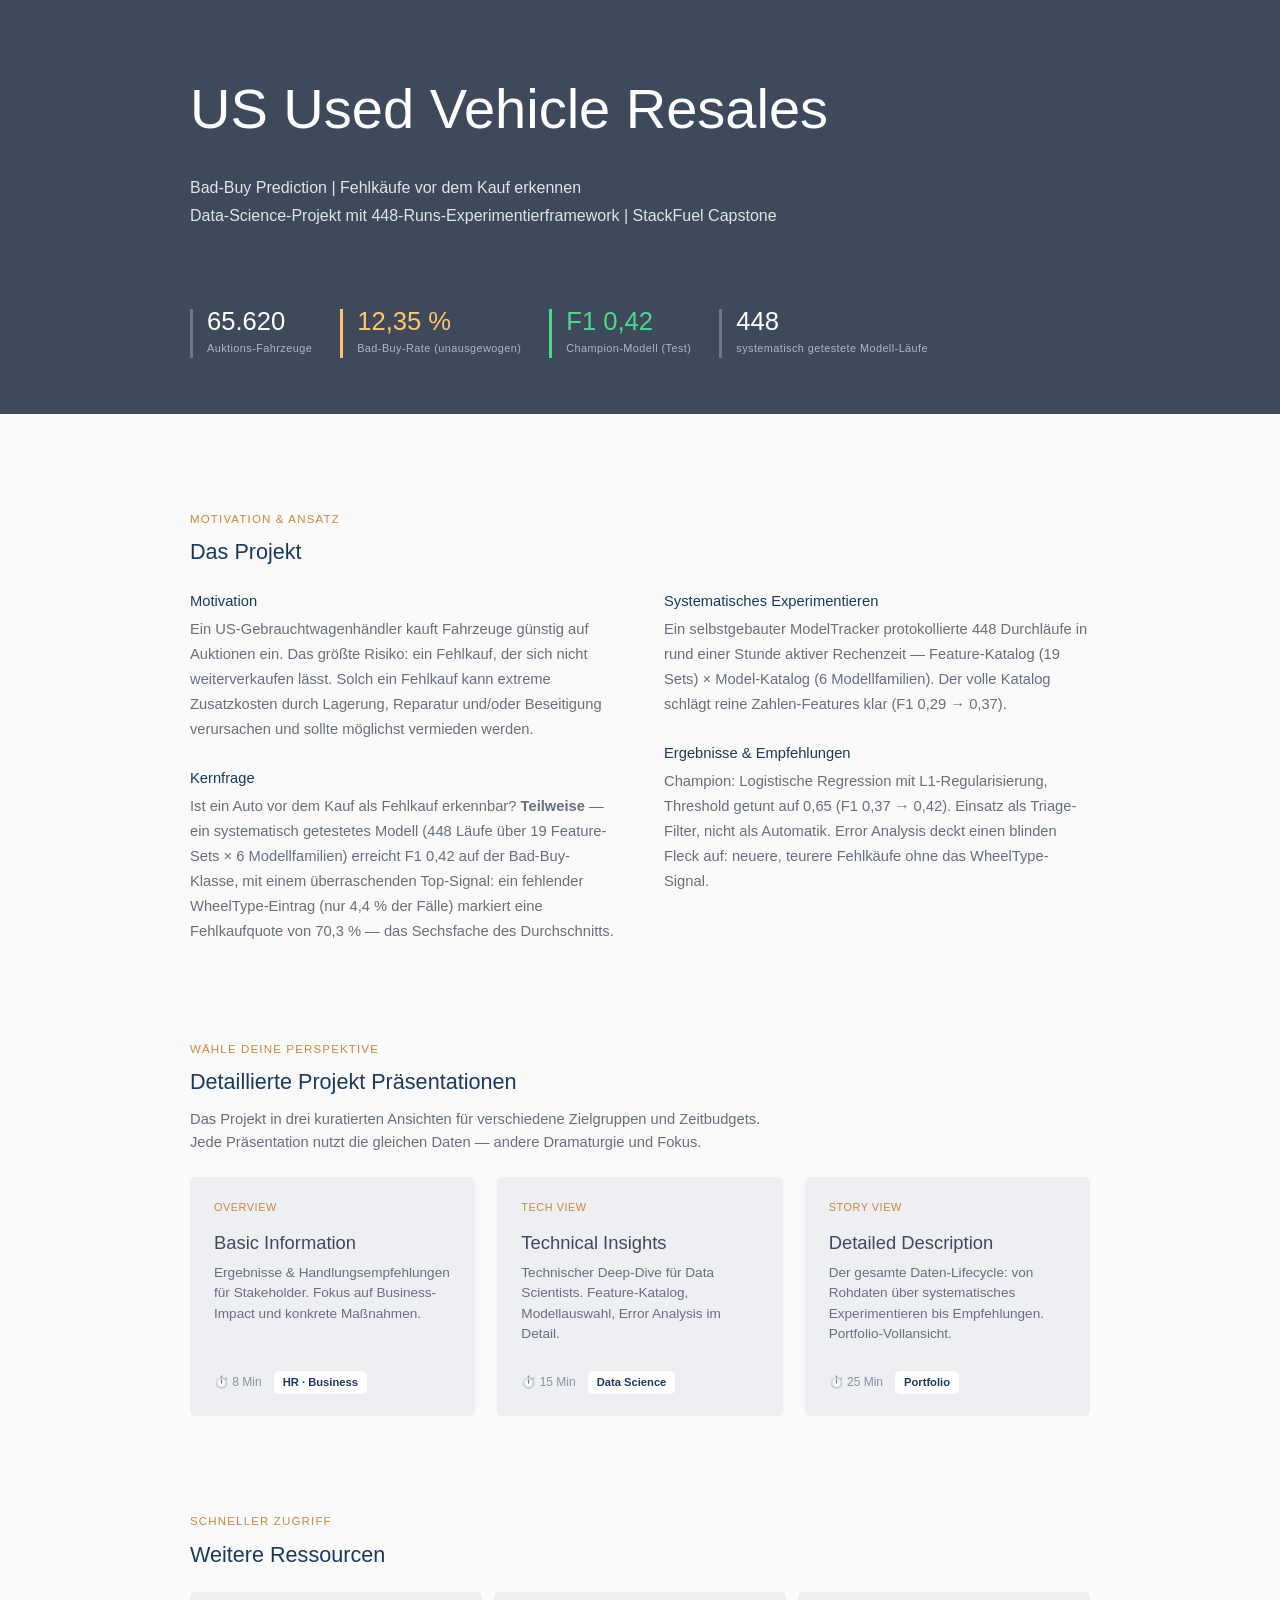
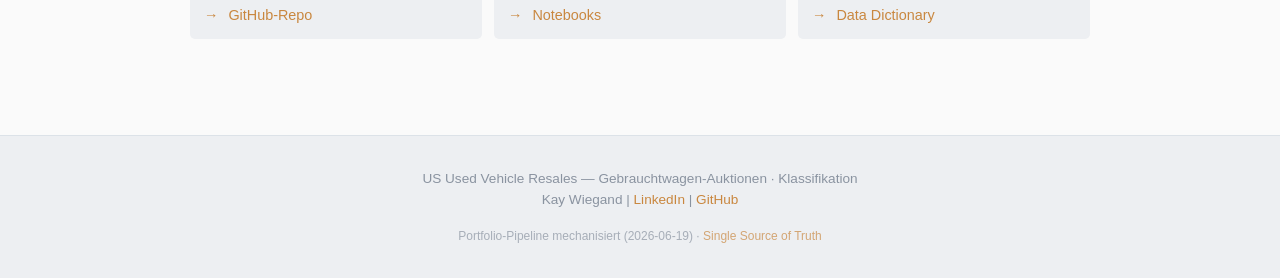
==== commit b390dc2e: "fix: Story-Feinschliff nach manueller Durchsicht — Layouts, Wording, Struktur Erste manuelle Durchsi" ====
--- a/public/index.html
+++ b/public/index.html
@@ -13,7 +13,7 @@
 <head>
   <meta charset="UTF-8">
   <meta name="viewport" content="width=device-width, initial-scale=1.0">
-  <title>US Used Vehicle Resales — Bad-Buy Prediction — Portfolio</title>
+  <title>US Used Vehicle Resales — Portfolio</title>
   <link rel="stylesheet" href="css/slides.css">
   <style>
     * { margin: 0; padding: 0; box-sizing: border-box; }
@@ -146,9 +146,9 @@
 
 <header>
   <div class="header-inner">
-    <h1>US Used Vehicle Resales — Bad-Buy Prediction</h1>
-    <p class="tagline">Bad-Buy Prediction — Fehlkäufe vor dem Kauf erkennen</p>
-    <p class="subtitle">Data-Science-Projekt · 448-Runs-Experimentierframework | StackFuel Capstone</p>
+    <h1>US Used Vehicle Resales</h1>
+    <p class="tagline">Bad-Buy Prediction | Fehlkäufe vor dem Kauf erkennen</p>
+    <p class="subtitle">Data-Science-Projekt mit 448-Runs-Experimentierframework | StackFuel Capstone</p>
     <div class="kpi-row">
       <div class="kpi">
         <div class="v">65.620</div>
@@ -178,7 +178,7 @@
     <h2>Das Projekt</h2>
     <div class="about-grid">
       <div class="about-col">
-        <div class="about-item"><strong>Motivation</strong>Ein US-Gebrauchtwagenhändler kauft Fahrzeuge günstig auf Auktionen ein. Das größte Risiko: ein Fehlkauf, der sich nicht weiterverkaufen lässt. Kann man das vor dem Kauf erkennen?</div>
+        <div class="about-item"><strong>Motivation</strong>Ein US-Gebrauchtwagenhändler kauft Fahrzeuge günstig auf Auktionen ein. Das größte Risiko: ein Fehlkauf, der sich nicht weiterverkaufen lässt. Solch ein Fehlkauf kann extreme Zusatzkosten durch Lagerung, Reparatur und/oder Beseitigung verursachen und sollte möglichst vermieden werden.</div>
         <div class="about-item"><strong>Kernfrage</strong>Ist ein Auto vor dem Kauf als Fehlkauf erkennbar? <strong>Teilweise</strong> — ein systematisch getestetes Modell (448 Läufe über 19 Feature-Sets × 6 Modellfamilien) erreicht F1 0,42 auf der Bad-Buy-Klasse, mit einem überraschenden Top-Signal: ein fehlender WheelType-Eintrag (nur 4,4 % der Fälle) markiert eine Fehlkaufquote von 70,3 % — das Sechsfache des Durchschnitts.</div>
       </div>
       <div class="about-col">
@@ -246,7 +246,7 @@
 
 <footer>
   <p>
-    US Used Vehicle Resales — Bad-Buy Prediction — Gebrauchtwagen-Auktionen · Klassifikation<br>
+    US Used Vehicle Resales — Gebrauchtwagen-Auktionen · Klassifikation<br>
     Kay Wiegand |
     <a href="https://www.linkedin.com/in/kaywiegand/" target="_blank">LinkedIn</a> |
     <a href="https://github.com/kaywiegand" target="_blank">GitHub</a>
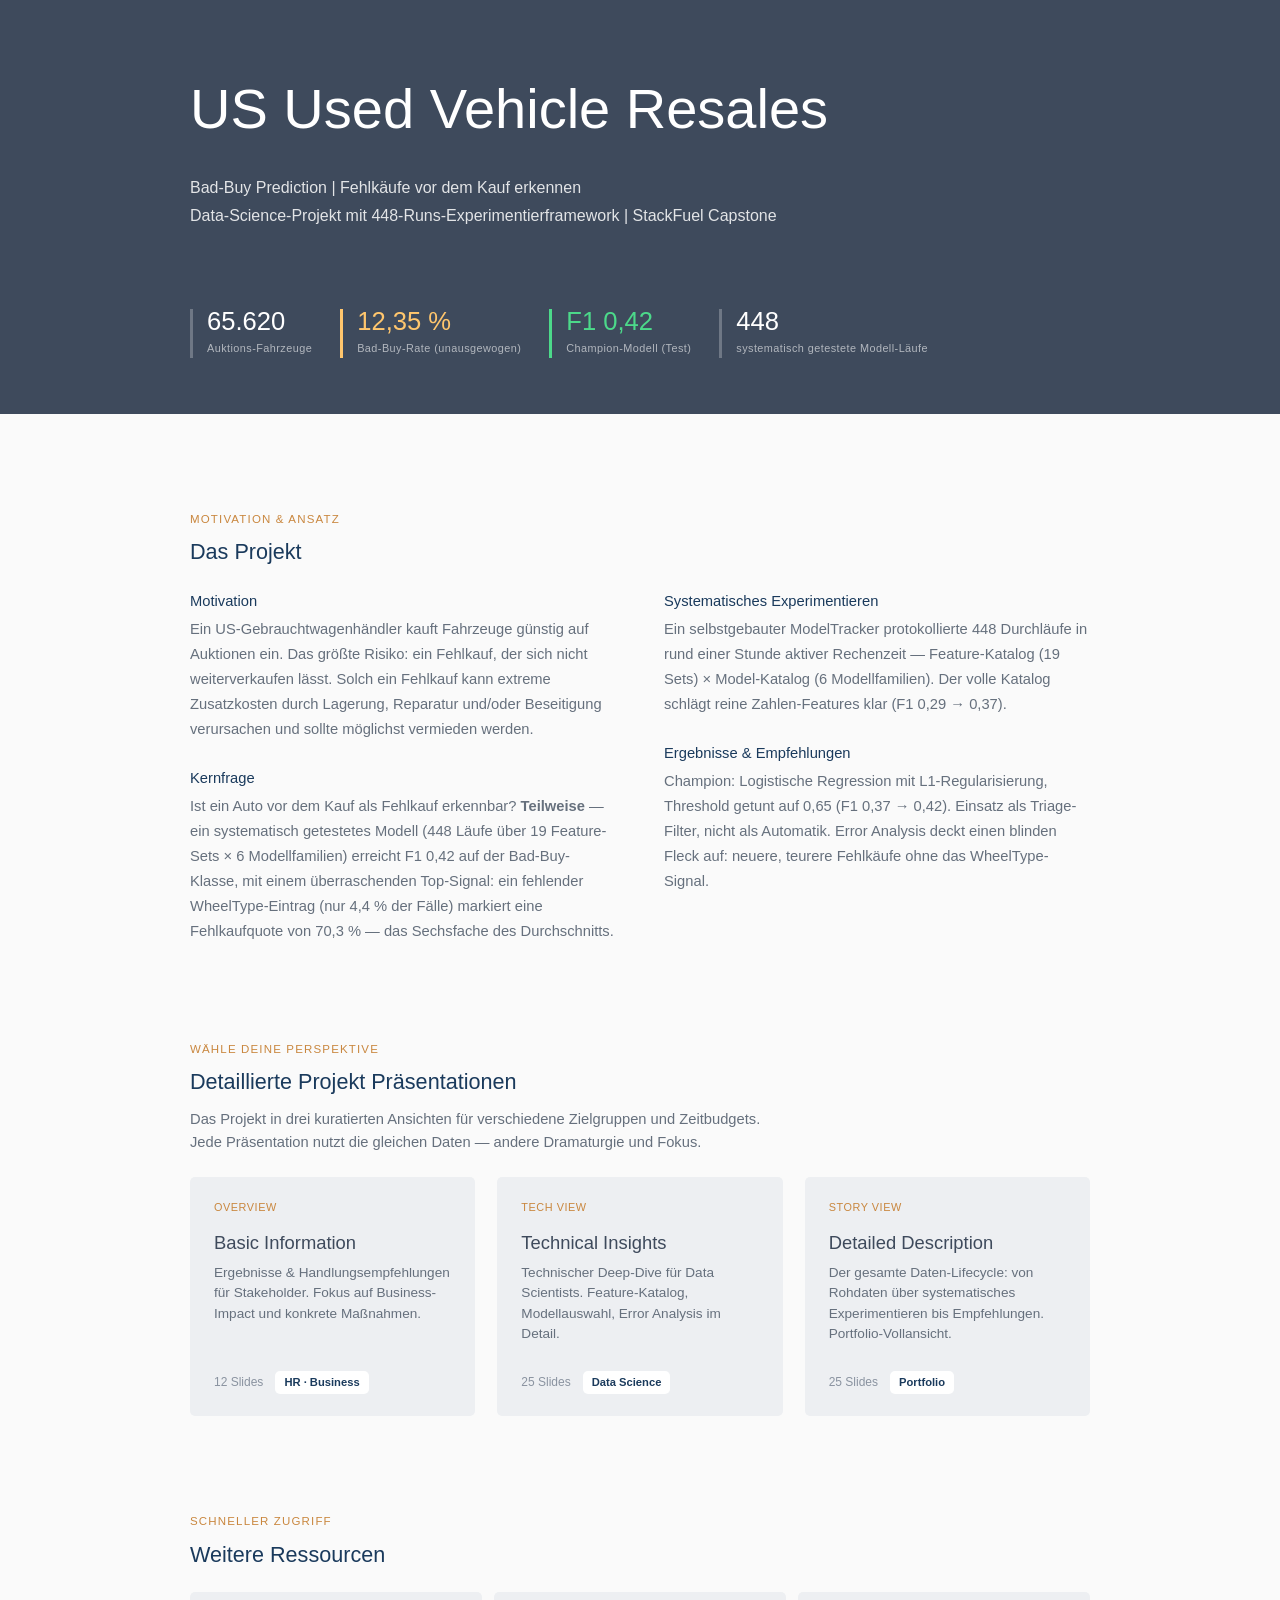
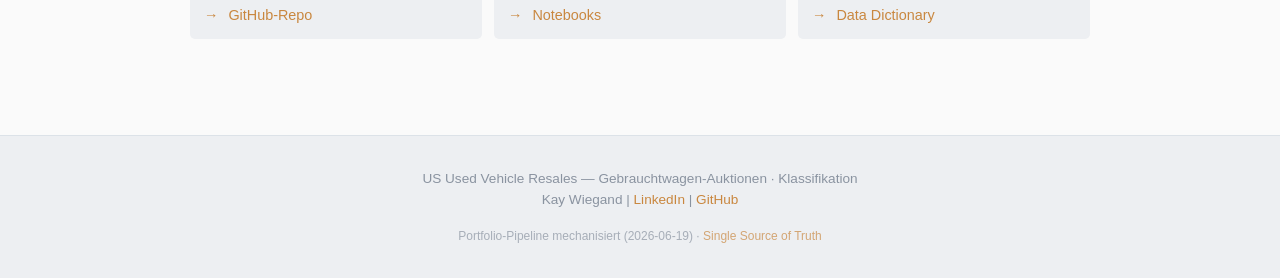
==== commit 0081e788: "feat: prev styleguide changes, add tracking snippet" ====
--- a/public/index.html
+++ b/public/index.html
@@ -106,7 +106,7 @@
     .view-card h3 { font-size: 1.15rem; font-weight: 500; color: var(--ink); margin-bottom: 6px; }
     .view-card .view-desc { font-size: 0.85rem; color: var(--ink-body); margin-bottom: 14px; line-height: 1.5; flex-grow: 1; }
     .view-meta { display: flex; gap: 12px; align-items: center; margin-top: 12px; flex-wrap: wrap; }
-    .view-time { font-size: 0.75rem; color: var(--ink-soft); font-weight: 500; }
+    .view-count { font-size: 0.75rem; color: var(--ink-soft); font-weight: 500; }
     .view-badge {
       font-size: 0.7rem; font-weight: 600; padding: 3px 9px; border-radius: var(--radius-box);
       background: #fff; color: var(--navy);
@@ -141,6 +141,10 @@
     footer a { color: var(--accent); text-decoration: none; }
     footer a:hover { text-decoration: underline; }
   </style>
+
+    <!-- Cloudflare Web Analytics -->
+    <script type='module' src='https://static.cloudflareinsights.com/beacon.min.js' data-cf-beacon='{"token": "ce9be745dac94b07af9e1746630147be"}'></script>
+  <!-- End Cloudflare Web Analytics --></head>
 </head>
 <body>
 
@@ -203,7 +207,7 @@
         <h3>Basic Information</h3>
         <p class="view-desc">Ergebnisse & Handlungsempfehlungen für Stakeholder. Fokus auf Business-Impact und konkrete Maßnahmen.</p>
         <div class="view-meta">
-          <span class="view-time">⏱️ 8 Min</span>
+          <span class="view-count">12 Slides</span>
           <span class="view-badge blue">HR · Business</span>
         </div>
       </a>
@@ -212,7 +216,7 @@
         <h3>Technical Insights</h3>
         <p class="view-desc">Technischer Deep-Dive für Data Scientists. Feature-Katalog, Modellauswahl, Error Analysis im Detail.</p>
         <div class="view-meta">
-          <span class="view-time">⏱️ 15 Min</span>
+          <span class="view-count">25 Slides</span>
           <span class="view-badge dark">Data Science</span>
         </div>
       </a>
@@ -221,7 +225,7 @@
         <h3>Detailed Description</h3>
         <p class="view-desc">Der gesamte Daten-Lifecycle: von Rohdaten über systematisches Experimentieren bis Empfehlungen. Portfolio-Vollansicht.</p>
         <div class="view-meta">
-          <span class="view-time">⏱️ 25 Min</span>
+          <span class="view-count">25 Slides</span>
           <span class="view-badge purple">Portfolio</span>
         </div>
       </a>
--- a/public/css/slides.css
+++ b/public/css/slides.css
@@ -65,7 +65,7 @@
    Browser rundet auf die nächste tatsächlich geladene Schriftschnittstärke.
    --font-ui (System-Font-Stack, wie index-template.html) hat echte Thin-Schnitte. */
 .reveal { font-size: var(--font-base-size); font-family: var(--font-ui); }
-.reveal h1, .reveal h2, .reveal h3 { text-transform: none; }
+.reveal h1, .reveal h2, .reveal h3, .reveal h4 { text-transform: none; }
 /* kein h1 mehr im Generator — Title-Slide nutzt jetzt render_head() wie jede andere Slide */
 /* Kay 2026-07-14: h2 ist der technische Slide-Titel (Reihenfolge/Wegweiser), nicht die
    Kernbotschaft — deshalb klein. .lead/.statement tragen die eigentliche Botschaft und sind
@@ -406,7 +406,7 @@
    linksbündig statt als zentrierte Gruppe (gleiches Muster wie .title-slide .kpi-row). */
 .metric-row { display: flex; justify-content: center; gap: 24px; }
 .metric { border-left: 3px solid var(--card-border); padding-left: 18px; text-align: left; display: flex; flex-direction: column; justify-content: center; }
-.metric .val { font-size: 2em; font-weight: 800; color: var(--ink); line-height: 1; }
+.metric .val { font-size: 2em; font-weight: 600; color: var(--ink); line-height: 1; }
 .metric .lbl { font-size: 0.62em; color: var(--ink-soft); margin-top: 8px; line-height: 1.4; }
 .metric.good .val { border-left-color: var(--positive); }
 .metric.good .val { color: var(--positive); }
@@ -416,11 +416,22 @@
 .metric.bad  { border-left-color: var(--negative); }
 .metric.bad  .val { color: var(--negative); }
 
-/* ── Agenda / Inhalt slide — two columns (title left, chapters right) ── */
-.agenda-cols { display: flex; gap: 100px; align-items: flex-start; margin-top: 0.4em; }
-.agenda-head { flex: 0 0 36%; }
+/* ── Agenda / Inhalt slide — einfach L6 (4+8, Gap 24px) ──
+   Kay-Feedback 2026-07-22: "mach doch einfach L6 Schmal+Breit" statt eigener
+   36%/Gap-Tuning-Werte und Wrapper-Konstruktion — Titel-Block links (span 4,
+   linksbündig), Aufzählung rechts (span 8, linksbündig). Grid statt Flex, damit
+   Gap und Spans exakt wie beim generischen .g12-Grid rechnen (Flex-Basis in %
+   plus Gap hätte über 100% hinaus überlaufen). margin: auto 0 zentriert den
+   Block vertikal in der Section (kein .content-zone-Wrapper hier, siehe Generator). */
+.agenda-cols { display: grid; grid-template-columns: repeat(12, 1fr); gap: 24px; align-items: center; margin: auto 0; }
+.agenda-head { grid-column: span 4; }
 .agenda-head .subline { margin-bottom: 0; }
-.agenda-list { flex: 1; display: flex; flex-direction: column; }
+/* justify-self: center statt einer eigenen Wrapper-Konstruktion (Kay-Feedback
+   2026-07-22, zweite Runde) — reines Grid-Item-Alignment, keine zusätzliche HTML-
+   Ebene. .agenda-list schrumpft dadurch auf Inhaltsbreite und zentriert sich als
+   EIN Block im 8-Spalten-Bereich; die Items selbst bleiben untereinander linksbündig
+   (align-items:stretch default auf dem intern flex-column .agenda-list). */
+.agenda-list { grid-column: span 8; justify-self: center; display: flex; flex-direction: column; }
 /* L1-Agenda-Variante: Liste horizontal zentrieren statt volle Breite zu füllen
    (vertikale Zentrierung kommt bereits von .content-zone). align-self statt
    margin:auto, weil .agenda-list in .content-zone (flex-column) sitzt. */
@@ -509,10 +520,14 @@
 
 /* ── Recommendation cards ─────────────────────── */
 .reco-grid { display: grid; grid-template-columns: repeat(2, 1fr); gap: 22px; margin-top: 10px; }
+/* Im 50/50-Cols-Layout (Reco-Card neben Hinweis-Box, Kay-Feedback 2026-07-21: "gleiche
+   Top haben") würde der Standard-margin-top die Reco-Card gegenüber der Box im Nachbar-
+   .w50 nach unten verschieben — hier auf 0, da .cols selbst schon die Abstände regelt. */
+.cols .reco-grid { margin-top: 0; }
 .reco { background: var(--card); border-radius: var(--radius-card); padding: 18px 22px; }
 .reco .rn { font-size: 0.68em; font-weight: 500; letter-spacing: 0.05em; text-transform: uppercase; color: var(--accent); margin-bottom: 1em; }
 .reco strong { display: block; font-size: 0.88em; color: var(--ink); margin-bottom: 7px; line-height: 1.35; }
-.reco ul { padding-left: 1em; margin: 0; }
+.reco ul { list-style: none; padding-left: 0; margin: 0; }
 .reco li { font-size: 0.82em; color: var(--ink-body); margin-bottom: 4px; }
 
 /* ── E2/E3 — Karten (sections, tools) ─────────── */
@@ -524,6 +539,9 @@
 .pf-card.highlight { background: rgba(26,58,92,0.07); border: 1px solid rgba(26,58,92,0.16); }
 .pf-card.highlight .pf-title { color: var(--navy); }
 .pf-card .pf-title { font-size: 0.68em; font-weight: 500; letter-spacing: 0.05em; text-transform: uppercase; color: var(--accent); margin-bottom: 1em; }
+/* Optionale Zweitzeile unter dem Karten-Titel (Kay-Feedback 2026-07-21), z.B.
+   "Betrachtung Jahre, Quartale und Monate" unter "Langfristige Zeitebene". */
+.pf-card .pf-sub { font-size: 0.85em; font-weight: 600; color: var(--ink); margin: -0.6em 0 0.8em; }
 .pf-card p { font-size: 0.82em; color: var(--ink-body); line-height: 1.5; margin: 0; }
 .pf-card ul { padding-left: 1em; margin: 0; }
 .pf-card li { font-size: 0.81em; color: var(--ink-body); margin-bottom: 4px; line-height: 1.5; }
@@ -533,27 +551,44 @@
 .sec-text { column-count: 2; column-gap: 2.4em; margin-top: 0.7em; }
 /* Nach einer Karten-Reihe (.pf-grid) braucht der Text mehr Abstand — gleiches
    Muster wie bei KPI-Row/Tabelle/Steps + folgendem Statement. */
-.reveal .pf-grid + .sec-text { margin-top: 3em; }
+.reveal .pf-grid + .sec-text { margin-top: 2em; }
 .sec-text-block { break-inside: avoid; margin-bottom: 0.9em; font-size: 0.85em; line-height: 1.5; color: var(--ink-body); }
 .sec-text-label { display: block; font-weight: 700; color: var(--accent); text-transform: uppercase; font-size: 0.82em; letter-spacing: 0.05em; margin-bottom: 2px; }
+
+/* Einzelne Box neben einem Ring (Kay-Feedback 2026-07-22) — die Box füllt sonst die
+   ganze .w50-Spalte, Textzeilen laufen zu lang. margin:0 5em zieht sie auf lesbare
+   Zeilenlänge zusammen, ohne die Spaltenbreite selbst (und damit die Ring-Zentrierung
+   daneben) anzufassen. */
+.box-narrow .box-grid { margin: 0 5em; }
 
 /* ── E4 — Rings (Donut-Ringe, nur echte Anteile) ── */
 .rings { display: grid; gap: 28px; justify-items: center; align-items: center; }
 .ring-wrap { text-align: center; }
 .ring { width: 132px; height: 132px; border-radius: 50%; margin: 0 auto 14px; display: flex; align-items: center; justify-content: center; }
 .ring-inner { width: 126px; height: 126px; border-radius: 50%; background: #fff; display: flex; align-items: center; justify-content: center; font-weight: 100; font-size: 2em; color: var(--ink); }
-.ring-wrap .l { font-size: 0.72em; font-weight: 700; color: var(--ink); }
+/* Label global so klein/dezent wie .metric .lbl in der KPI-Reihe (Kay-Feedback 2026-07-23:
+   erst nur auf .combo gescoped, jetzt bewusst global — Ring-/Value-Peer-Beschriftung soll
+   überall einheitlich klein sein, nicht nur neben einer KPI-Reihe). */
+.ring-wrap .l { font-size: 0.62em; font-weight: 400; color: var(--ink-soft); margin-top: 8px; line-height: 1.4; }
 
 /* ── E5 — Ring + Value (gleichwertig nebeneinander) ── */
 .combo { display: grid; gap: 28px; justify-items: center; align-items: center; }
 .value-peer { text-align: center; }
-.value-peer .v { font-size: 2.4em; font-weight: 500; color: var(--ink); line-height: 1; }
-.value-peer .l { font-size: 0.72em; font-weight: 700; margin-top: 0.4em; color: var(--ink); }
+.value-peer .v { font-size: 2em; font-weight: 500; color: var(--ink); line-height: 1; }
+.value-peer .l { font-size: 0.62em; font-weight: 400; color: var(--ink-soft); margin-top: 8px; line-height: 1.4; }
 
 /* ── E6 — Box-Grid (3 neutral + 1 hervorgehoben) ── */
 .box-grid { display: grid; grid-template-columns: repeat(2, 1fr); gap: 22px; }
-.box-item { border: 1px solid var(--card-border); border-left: 3px solid var(--ink); border-radius: var(--radius-box); padding: 18px 22px; font-size: 0.85em; font-weight: 600; color: var(--ink); }
+.box-item { border: 1px solid var(--card-border); border-left: 3px solid var(--ink); border-radius: var(--radius-box); padding: 18px 22px; font-size: 0.85em; font-weight: 400; line-height: 1.5; color: var(--ink); }
+.box-item strong { font-weight: 700; }
 .box-item.highlight { border: 1.5px solid var(--accent); border-left: 1.5px solid var(--accent); }
+/* Echte Aufzählung innerhalb einer Box (Kay-Feedback 2026-07-21), z.B. Airline-Namen
+   statt Fließtext — Browser-Default-Margins zurückgesetzt, Marker bleiben sichtbar. */
+/* display:block nötig — Reveal.js' Basis-Theme setzt <ul> auf inline-block, was hier
+   (Liste folgt direkt auf Fließtext im selben .box-item) zu einer Nebeneinander- statt
+   Untereinander-Anordnung führte. */
+.box-item ul { display: block; margin: 0.5em 0 0; padding-left: 1.2em; }
+.box-item li { margin-bottom: 2px; }
 
 /* ── E10 — Funnel (echte Verengung/Filterung) ──── */
 .funnel { display: flex; flex-direction: column; gap: 3px; }
@@ -593,38 +628,71 @@
    konkurrierende Regel hat und die explizite Gewichtsangabe immer gewinnt. */
 .reveal blockquote.statement.sw-bold { font-weight: 600; }
 .reveal blockquote.statement.sw-thin { font-weight: 100; }
+/* layout: wide (Kay-Feedback 2026-07-17) — Statement neben anderem Content (z.B.
+   Metric-Row/Table/Contrasts) soll die volle Content-Zone-Breite nutzen statt der
+   860px-Kappung, bleibt aber zentriert gesetzt. */
+/* width:100% zusätzlich zu max-width:none nötig — margin:auto (Basisregel) verhindert
+   sonst das Flex-Stretch von .content-zone (auto-Margins gewinnen gegen align-items:stretch),
+   Element würde sich trotz aufgehobener Kappung weiter auf die Textbreite schrumpfen. */
+.reveal blockquote.statement.wide { max-width: none; width: 100%; margin-left: 0; margin-right: 0; }
 .sw-thin { font-weight: 100; }
 .sw-normal { font-weight: 400; }
 .sw-bold { font-weight: 600; }
-/* KONVENTION (Kay, 2026-07-14): Größerer Abstand NUR nach einem "schweren"
-   Vorgänger-Element (KPI-Row/.metric-row, Tabelle, Steps, Arrows, Karten-Reihe/
-   .pf-grid, Empfehlungen) vor dem nächsten Block (Statement, Card-Reihe,
-   Text-Spalten) ist IMMER 3em — als eigene Regel auf margin-top, statt den
+/* KONVENTION (Kay, 2026-07-14, Wert auf 2em reduziert 2026-07-17): Größerer Abstand
+   NUR nach einem "schweren" Vorgänger-Element (KPI-Row/.metric-row, Tabelle, Steps,
+   Arrows, Karten-Reihe/.pf-grid, Empfehlungen) vor dem nächsten Block (Statement,
+   Card-Reihe, Text-Spalten) ist IMMER 2em — als eigene Regel auf margin-top, statt den
    Basiswert selbst zu erhöhen. Grund: .content-zone ist ein Flex-Container,
    dort kollabieren Margins zwischen Geschwistern NICHT (anders als im
-   normalen Blockfluss) — würde man stattdessen die Basis auf 3em setzen und
+   normalen Blockfluss) — würde man stattdessen die Basis auf 2em setzen und
    bei gestapelten Callout-Statements (mehrere blockquote.statement
    hintereinander) nur den margin-top der zweiten Blockquote wieder senken,
-   bliebe trotzdem margin-bottom:3em an der ersten stehen und die Lücke
-   summiert sich auf ~3.7em statt der gewünschten ~0.7em.
+   bliebe trotzdem margin-bottom:2em an der ersten stehen und die Lücke
+   summiert sich auf ~2.7em statt der gewünschten ~0.7em.
    Neue Kombination "schweres Element + Folge-Block" gefunden, die noch nicht
    in der Liste unten steht? → einfach als weiteren Selektor ergänzen, gleiche
-   Regel (margin-top: 3em), kein neues Konzept nötig. */
+   Regel (margin-top: 2em), kein neues Konzept nötig. */
 /* .reveal-Präfix ist Pflicht, nicht Kosmetik: ".reveal blockquote.statement"
    hat 2 Klassen (0,2,1) — ohne den Präfix hätte z.B. "table + blockquote.statement"
    nur 1 Klasse (0,1,2) und würde TROTZ passendem Selektor gegen die Basisregel
    verlieren (Klassenzahl schlägt Elementzahl bei der CSS-Spezifität). */
 .reveal .metric-row + blockquote.statement,
 .reveal table + blockquote.statement,
+.reveal .myth-rows + blockquote.statement,
 .reveal .steps + blockquote.statement,
 .reveal .reco-grid + blockquote.statement,
 .reveal .arrows + blockquote.statement,
 .reveal .arrows + .pf-grid,
 .reveal .metric-row + .pf-grid,
+.reveal .metric-row + .metric-row,
+.reveal .metric-row + .rings,
 .reveal .pf-grid + .text-cols-head,
 .reveal table + .text-lead-copy,
 .reveal .metric-row + .text-lead-copy,
-.reveal .text-lead-copy + .sections-block { margin-top: 3em; }
+.reveal .box-grid + .box-grid,
+.reveal .sections-block + .box-grid,
+.reveal .pf-grid + .box-grid,
+.reveal .box-grid + .rings,
+.reveal .rings + .box-grid,
+.reveal .box-grid + .cols,
+.reveal .sections-block + .cols,
+.reveal .arrows + .text-cols-head,
+.reveal .h-timeline + .text-cols-head,
+.reveal .text-lead-copy + .sections-block { margin-top: 2em; }
+
+/* .metric-row direkt vor .combo (E5 Ring+Value) wirkt zu eng mit nur 2em, weil beide
+   Reihen optisch sehr unterschiedlich aussehen (Kay-Feedback 2026-07-23) — eigene
+   5em-Regel statt in der allgemeinen 2em-Liste oben. */
+.reveal .metric-row + .combo { margin-top: 5em; }
+/* .reco-grid direkt vor .box-grid: die Box-Reihe gehört inhaltlich zur Empfehlung darüber
+   (z. B. "→ Informationen teilen" als Fortsetzung der Reco-Karten), kein neuer Gedankenblock
+   wie sonst bei .box-grid-Folgen — daher nur 1em statt der allgemeinen 2em (Kay-Feedback 2026-07-23). */
+.reveal .reco-grid + .box-grid { margin-top: 1em; }
+/* Wenn eine .metric-row unmittelbar vor .combo steht, soll sie optisch wie dessen
+   Fortsetzung wirken statt zentriert mit fixem Gap zu schweben — also auf dieselbe
+   Spalten-Verteilung wechseln (Kay-Feedback 2026-07-23). Nur für dieses Sibling-Paar,
+   nicht global, weil .metric-row sonst überall zentriert-mit-Gap bleiben soll. */
+.metric-row:has(+ .combo) { display: grid; grid-template-columns: repeat(4, 1fr); justify-items: stretch; gap: 28px; }
 
 /* Optionale Gruppen-Überschrift über einer Sections-Reihe (nicht pro Karte) — siehe
    item_type "sections", Feld `heading` in generate_html_from_json.py. */
@@ -660,6 +728,9 @@
 .text-lead-copy-left { text-align: left; margin: 0; max-width: none; }
 .text-lead-copy .lead { font-size: 1.8em; font-weight: 600; color: var(--ink); line-height: 1.3; margin: 0 0 0.7em; }
 .text-lead-copy .copy { font-size: 0.88em; color: var(--ink-body); line-height: 1.5; margin: 0; }
+/* Mehrere .copy-Absätze (Kay-Feedback 2026-07-21: "copy" als Liste, echter Absatzumbruch)
+   brauchen sichtbaren Abstand — sonst kollabieren sie zu einem einzigen Textblock. */
+.text-lead-copy .copy + .copy { margin-top: 0.9em; }
 
 /* Zusatztext unter einem Element (E2–E13, 40px Abstand) */
 .extra-text { margin-top: 40px; }
@@ -675,6 +746,17 @@
 .chart-cols { display: flex; align-items: center; gap: 2.5em; flex: 1 1 auto; }
 .chart-cols-head { flex: 0 0 40%; }
 .chart-cols-caption { font-size: 0.82em; color: var(--ink-soft); line-height: 1.55; margin-top: 0.4em; }
+/* Bullets statt Fließtext neben Bild/Code (Kay-Feedback 2026-07-23) — bessere Lesbarkeit,
+   wenn mehrere kurze Einzelschritte aufgezählt werden. Gleiche Textgröße wie .chart-cols-caption. */
+.chart-cols-list { font-size: 0.82em; color: var(--ink-body); line-height: 1.6; margin: 0.6em 0 0; padding-left: 1.1em; }
+.chart-cols-list li { margin-bottom: 7px; }
+.chart-cols-caption + .chart-cols-list { margin-top: 0.9em; }
+/* Inline-Code in Bullets/Fließtext auf hellem Grund (z.B. fl_direction, ABS()) —
+   .code-block code (dunkler Codeblock) bleibt davon unberührt, eigene Regel. */
+.chart-cols-list code, .chart-cols-caption code, .reveal li code, .reveal p code {
+  font-family: ui-monospace, "SF Mono", Menlo, monospace; font-size: 0.92em;
+  background: var(--card); color: var(--ink); padding: 1px 5px; border-radius: 3px;
+}
 /* Statement/Copy-Blöcke NACH der Caption (image_right mit Extra-Content) lesen links wie
    normaler Fließtext, nicht zentriert wie der Standard-Callout. */
 .chart-cols-head .reveal blockquote.statement,
@@ -691,6 +773,28 @@
 .chart-cols-img-large { flex: 2; justify-content: center; align-items: stretch; }
 .chart-cols-img-large a { display: flex; width: 100%; }
 .chart-cols-img-large img { width: 100%; height: 100%; object-fit: contain; margin: 0; max-width: none; max-height: none; display: block; }
+
+/* ── Code + Copy (chart-cols mit Codeblock statt Bild, Kay 2026-07-21) ──
+   Gleiche .chart-cols/.chart-cols-reverse/.chart-cols-head-Struktur wie image_left/
+   image_right — nur .chart-cols-code statt .chart-cols-img, damit der Copy-Text auf
+   beiden Seiten (Code oder Bild) exakt gleich formatiert bleibt. */
+/* align-self: center überschreibt gezielt das align-items:stretch von .chart-cols-reverse
+   (das ist für .chart-cols-img-large gedacht, siehe oben) — sonst klebt der Code-Block
+   an der vollen Zeilenhöhe fest statt vertikal zu zentrieren (Kay-Feedback 2026-07-23). */
+.chart-cols-code { flex: 1.2; min-width: 0; align-self: center; }
+.code-block-label { font-size: 0.68em; font-weight: 500; letter-spacing: 0.05em; text-transform: uppercase; color: var(--accent); margin-bottom: 0.9em; }
+/* font-size 0.6em statt 0.8em (Kay-Feedback 2026-07-23): 0.8em wirkte, nachdem der
+   Vererbungs-Bug behoben war, zu groß und ließ SQL/DAX-Zeilen in der Split-Spalte
+   umbrechen — das jagged Zeilenende sah aus wie ein Rahmen um den Codeblock. */
+.code-block { background: var(--navy); color: rgba(255,255,255,0.88); font-family: ui-monospace, "SF Mono", Menlo, monospace; font-size: 0.6em; line-height: 1.5; padding: 20px 22px; border-radius: var(--radius-card); overflow: auto; max-height: 62vh; }
+/* width:100% explizit (Kay-Feedback 2026-07-23: der weiße Codetext soll die Box komplett
+   ausfüllen, nicht auf die längste Zeile schrumpfen) — pre ist zwar block-level und würde das
+   im Normalfall automatisch tun, aber explizit macht die Absicht klar und schließt jede
+   Schrumpf-Quelle (z.B. Scrollbar-Gutter von overflow:auto) sauber aus. */
+.code-block pre { margin: 0; width: 100%; box-sizing: border-box; white-space: pre-wrap; word-break: break-word; font-size: inherit; line-height: inherit; }
+/* font-size/line-height explizit auf inherit, sonst gewinnt reveal.css' eigene .reveal pre code-Regel
+   gegen unseren Container-Wert, weil sie font-size direkt auf <code> setzt (Kay-Feedback 2026-07-22). */
+.code-block code { font-family: inherit; color: inherit; background: none; padding: 0; border: none; font-size: inherit; line-height: inherit; }
 
 /* ── Chart: one full-size image per slide (no shadow) ── */
 .chart-single { text-align: center; margin: 0.3em 0; }
@@ -748,7 +852,8 @@
    Boxen verschieden weit links anfingen (Subline wirkte "mittig" statt mit
    dem Titel linksbündig). Jetzt wie .title-slide: volle Breite, Text darin
    linksbündig (per .reveal h2/.reveal .subline). */
-.closing h2 { font-size: 3.29em; font-weight: 100; color: #fff; letter-spacing: -0.01em; line-height: 1.2; }
+/* Kay-Feedback 2026-07-21: weight 100 auf großer weißer Fläche wirkte zu hart — 300 statt 100. */
+.closing h2 { font-size: 3.29em; font-weight: 300; color: #fff; letter-spacing: -0.01em; line-height: 1.2; }
 .closing .subline { font-size: 0.94em; color: rgba(255,255,255,0.78); }
 .closing blockquote.statement { color: rgba(255,255,255,0.92); max-width: 720px; font-weight: 300; margin: 0.5em auto 0; }
 /* process_arrows (Dashboard-Teaser-Zeile) auf dunklem Closing-Hintergrund — ohne Override erbt
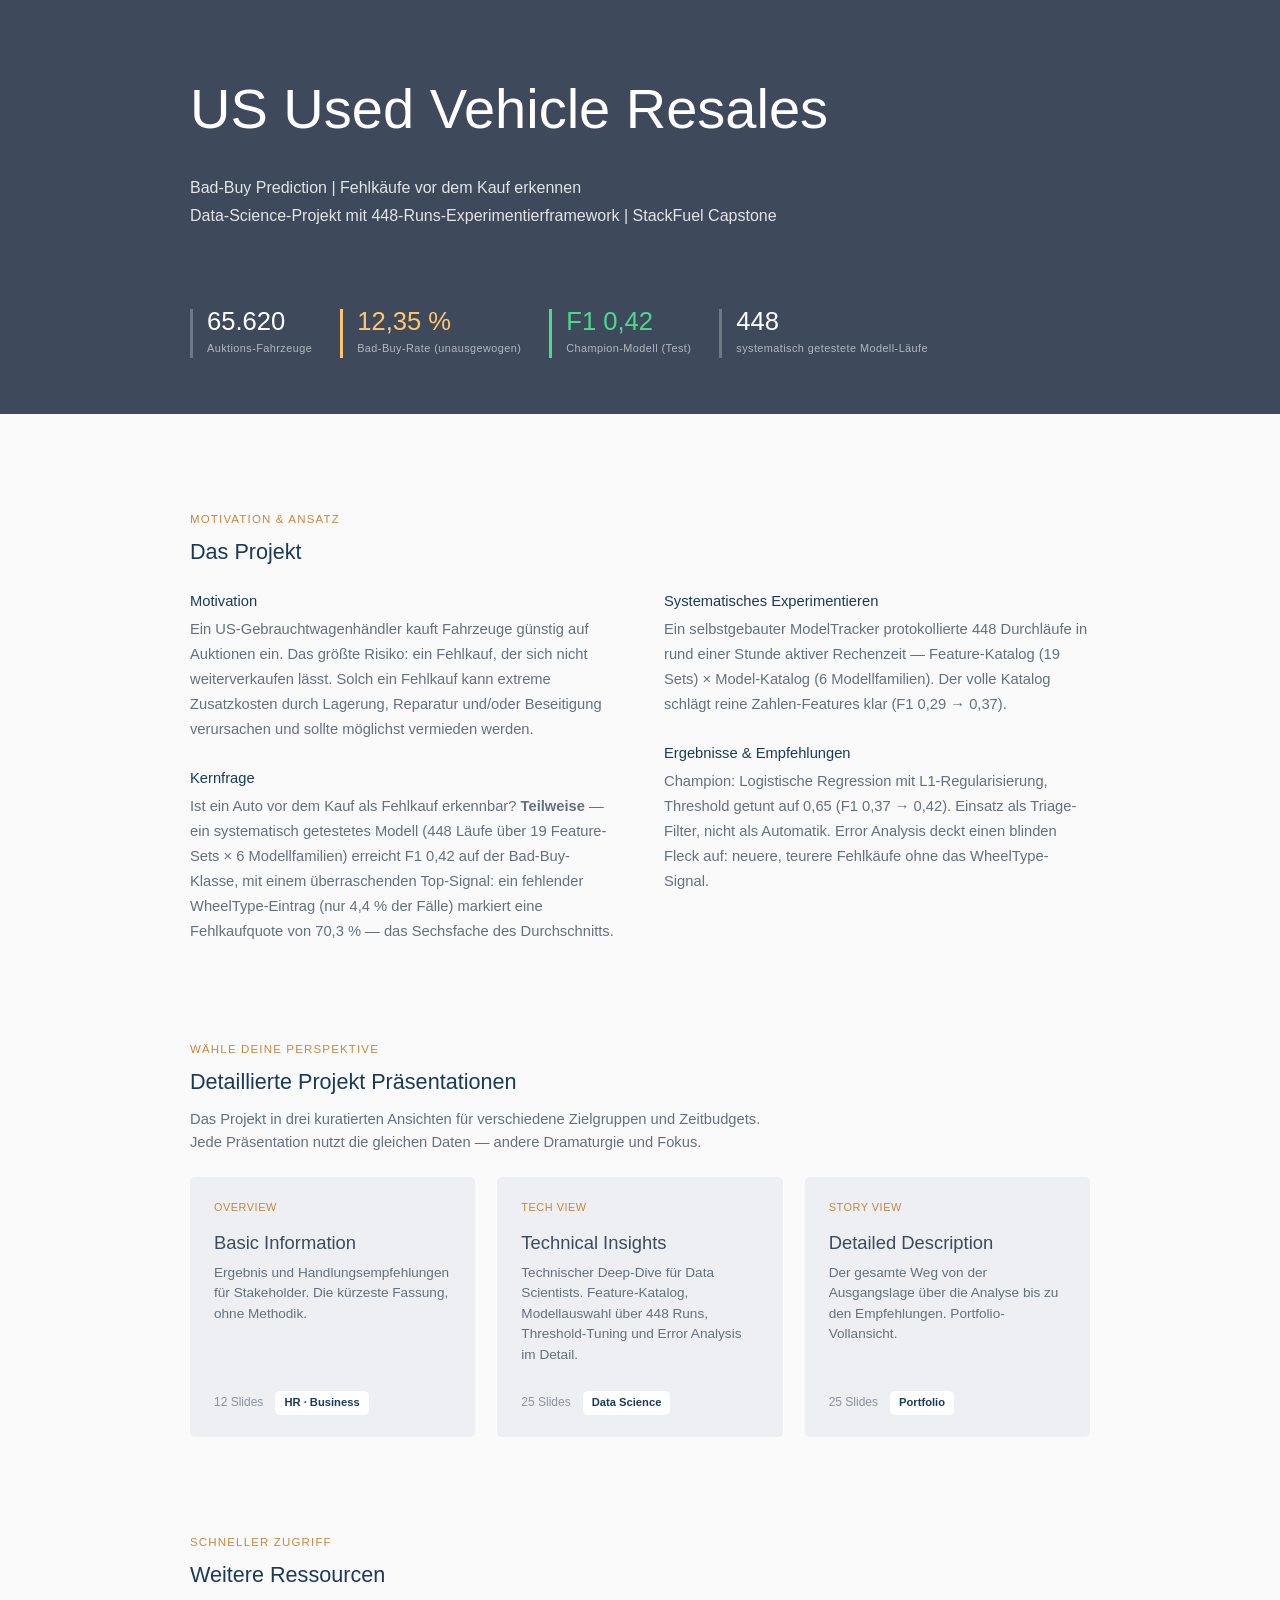
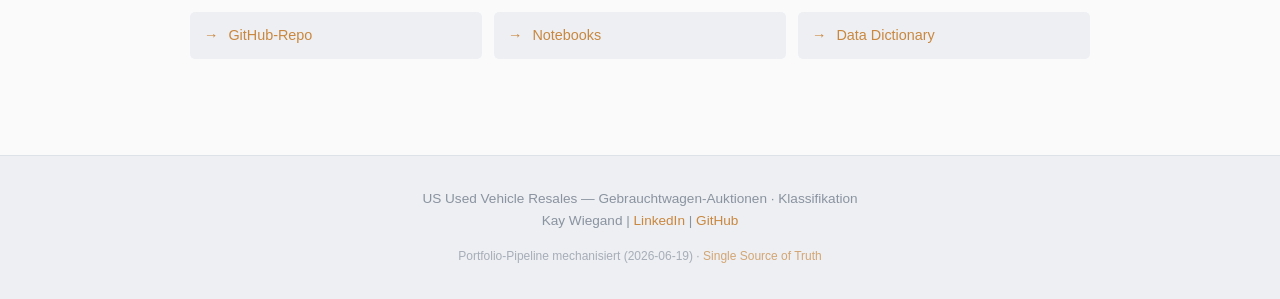
==== commit 9005a324: "fix: Sublines vereinheitlicht, Label-Kollision, Kartentexte aus dem Skill Der Schema-Check schlug hi" ====
--- a/public/index.html
+++ b/public/index.html
@@ -47,7 +47,9 @@
 
     /* ─── Main rhythm ────────────────────────────
        First block ↔ header  ==  block ↔ block  ==  last block ↔ footer  ==  4rem */
-    main { max-width: 900px; margin: 0 auto; padding: 6rem 0 0; }
+    /* content-box: die Spalte bleibt 900px breit wie .header-inner,
+       die 2rem Seitenrand kommen aussen drauf statt sie abzuziehen */
+    main { max-width: 900px; margin: 0 auto; padding: 6rem 2rem 0; box-sizing: content-box; }
     section { margin-bottom: 6rem; }
 
     .section-label {
@@ -141,10 +143,6 @@
     footer a { color: var(--accent); text-decoration: none; }
     footer a:hover { text-decoration: underline; }
   </style>
-
-    <!-- Cloudflare Web Analytics -->
-    <script type='module' src='https://static.cloudflareinsights.com/beacon.min.js' data-cf-beacon='{"token": "ce9be745dac94b07af9e1746630147be"}'></script>
-  <!-- End Cloudflare Web Analytics --></head>
 </head>
 <body>
 
@@ -205,7 +203,7 @@
       <a href="overview.html" class="view-card overview">
         <div class="view-label">Overview</div>
         <h3>Basic Information</h3>
-        <p class="view-desc">Ergebnisse & Handlungsempfehlungen für Stakeholder. Fokus auf Business-Impact und konkrete Maßnahmen.</p>
+        <p class="view-desc">Ergebnis und Handlungsempfehlungen für Stakeholder. Die kürzeste Fassung, ohne Methodik.</p>
         <div class="view-meta">
           <span class="view-count">12 Slides</span>
           <span class="view-badge blue">HR · Business</span>
@@ -214,7 +212,7 @@
       <a href="techview.html" class="view-card techview">
         <div class="view-label">Tech View</div>
         <h3>Technical Insights</h3>
-        <p class="view-desc">Technischer Deep-Dive für Data Scientists. Feature-Katalog, Modellauswahl, Error Analysis im Detail.</p>
+        <p class="view-desc">Technischer Deep-Dive für Data Scientists. Feature-Katalog, Modellauswahl über 448 Runs, Threshold-Tuning und Error Analysis im Detail.</p>
         <div class="view-meta">
           <span class="view-count">25 Slides</span>
           <span class="view-badge dark">Data Science</span>
@@ -223,7 +221,7 @@
       <a href="storyview.html" class="view-card storyview">
         <div class="view-label">Story View</div>
         <h3>Detailed Description</h3>
-        <p class="view-desc">Der gesamte Daten-Lifecycle: von Rohdaten über systematisches Experimentieren bis Empfehlungen. Portfolio-Vollansicht.</p>
+        <p class="view-desc">Der gesamte Weg von der Ausgangslage über die Analyse bis zu den Empfehlungen. Portfolio-Vollansicht.</p>
         <div class="view-meta">
           <span class="view-count">25 Slides</span>
           <span class="view-badge purple">Portfolio</span>
--- a/public/css/slides.css
+++ b/public/css/slides.css
@@ -509,7 +509,9 @@
 .ht-dot-wrap { flex: 1; display: flex; justify-content: center; }
 .ht-dot { width: 14px; height: 14px; border-radius: 50%; background: var(--navy); position: relative; z-index: 1; }
 .ht-labels { display: flex; }
-.ht-label { flex: 1; text-align: center; padding: 0 10px; }
+/* Linksbündig statt zentriert (Kay-Feedback 2026-07-23): kürzere Headlines lesen sich
+   linksbündig konsistenter mit dem Rest des Decks. */
+.ht-label { flex: 1; text-align: left; padding: 0 10px; }
 .ht-label h4 { font-size: 0.85em; font-weight: 700; margin: 0 0 0.35em; color: var(--ink); }
 .ht-label p { font-size: 0.8em; color: var(--ink-body); margin: 0; line-height: 1.5; }
 
@@ -678,6 +680,9 @@
 .reveal .sections-block + .cols,
 .reveal .arrows + .text-cols-head,
 .reveal .h-timeline + .text-cols-head,
+.reveal .text-lead-copy + .metric-row,
+.reveal .box-grid + blockquote.statement,
+.reveal .sections-block + blockquote.statement,
 .reveal .text-lead-copy + .sections-block { margin-top: 2em; }
 
 /* .metric-row direkt vor .combo (E5 Ring+Value) wirkt zu eng mit nur 2em, weil beide
@@ -852,8 +857,12 @@
    Boxen verschieden weit links anfingen (Subline wirkte "mittig" statt mit
    dem Titel linksbündig). Jetzt wie .title-slide: volle Breite, Text darin
    linksbündig (per .reveal h2/.reveal .subline). */
-/* Kay-Feedback 2026-07-21: weight 100 auf großer weißer Fläche wirkte zu hart — 300 statt 100. */
-.closing h2 { font-size: 3.29em; font-weight: 300; color: #fff; letter-spacing: -0.01em; line-height: 1.2; }
+/* Kay-Feedback 2026-07-21: weight 100 wirkte zu hart — 300 statt 100.
+   Kay-Feedback 2026-08-28 (überschreibt das): Die Kopfzone der Closing-Slide soll exakt
+   aussehen wie die der Title-Slide. Der Gewichtsunterschied fiel als Fehler auf, weil beide
+   Slides denselben dunklen Hintergrund und dieselbe Titel-/Subline-Struktur haben.
+   Deshalb zurück auf 100, identisch zu .title-slide h2. */
+.closing h2 { font-size: 3.29em; font-weight: 100; color: #fff; letter-spacing: -0.01em; line-height: 1.2; }
 .closing .subline { font-size: 0.94em; color: rgba(255,255,255,0.78); }
 .closing blockquote.statement { color: rgba(255,255,255,0.92); max-width: 720px; font-weight: 300; margin: 0.5em auto 0; }
 /* process_arrows (Dashboard-Teaser-Zeile) auf dunklem Closing-Hintergrund — ohne Override erbt
